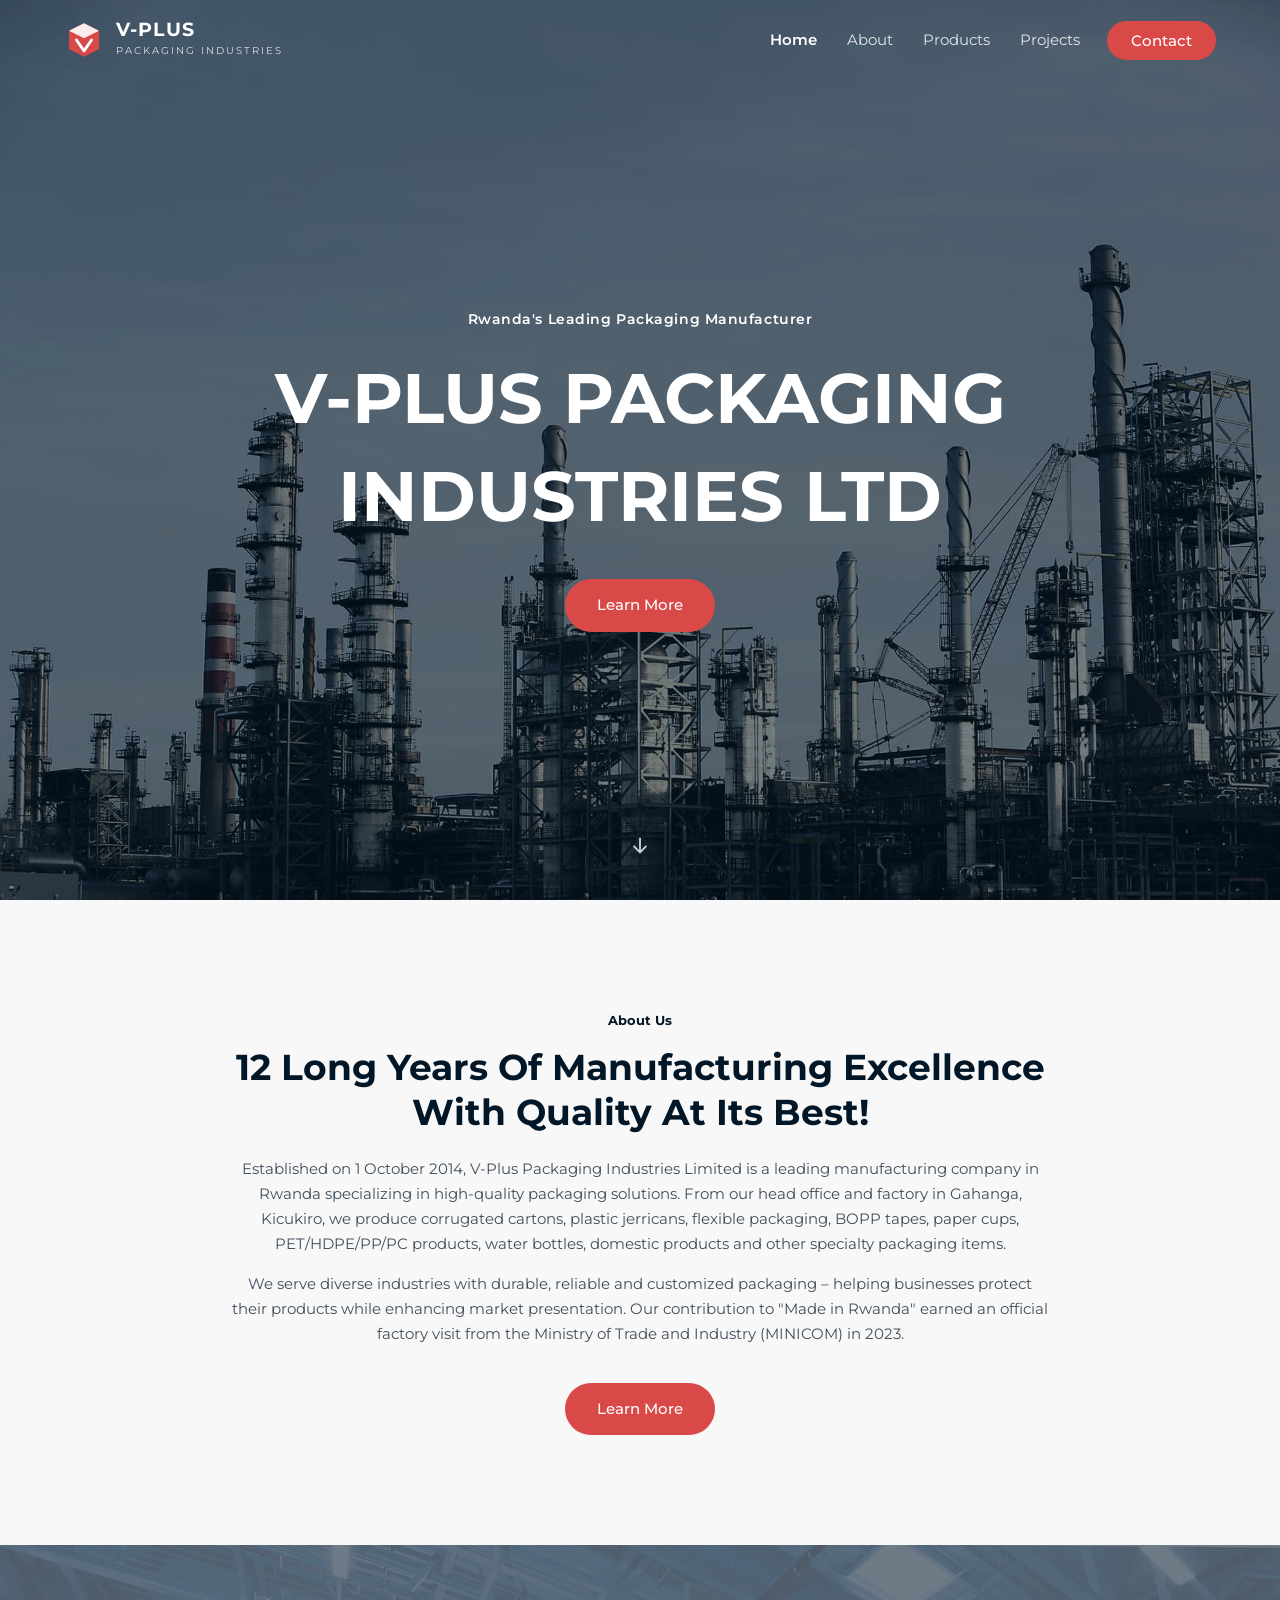
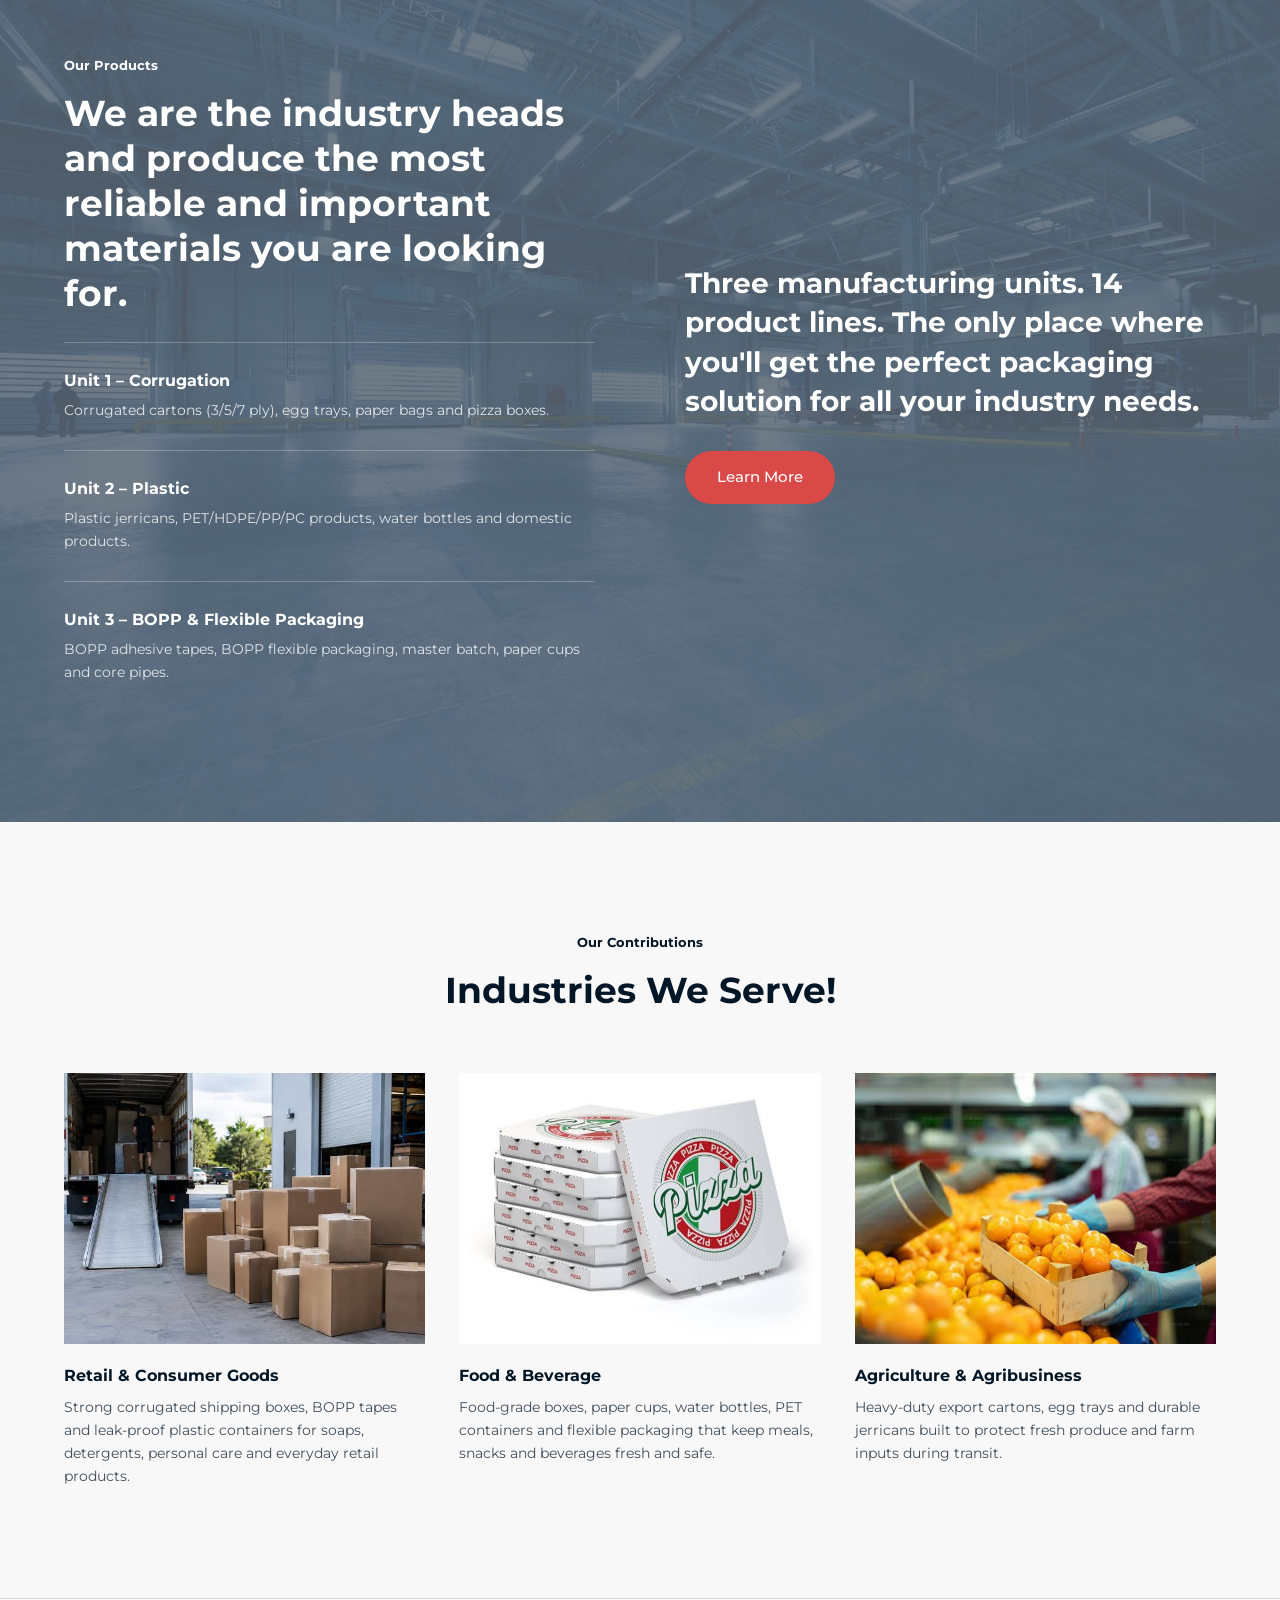
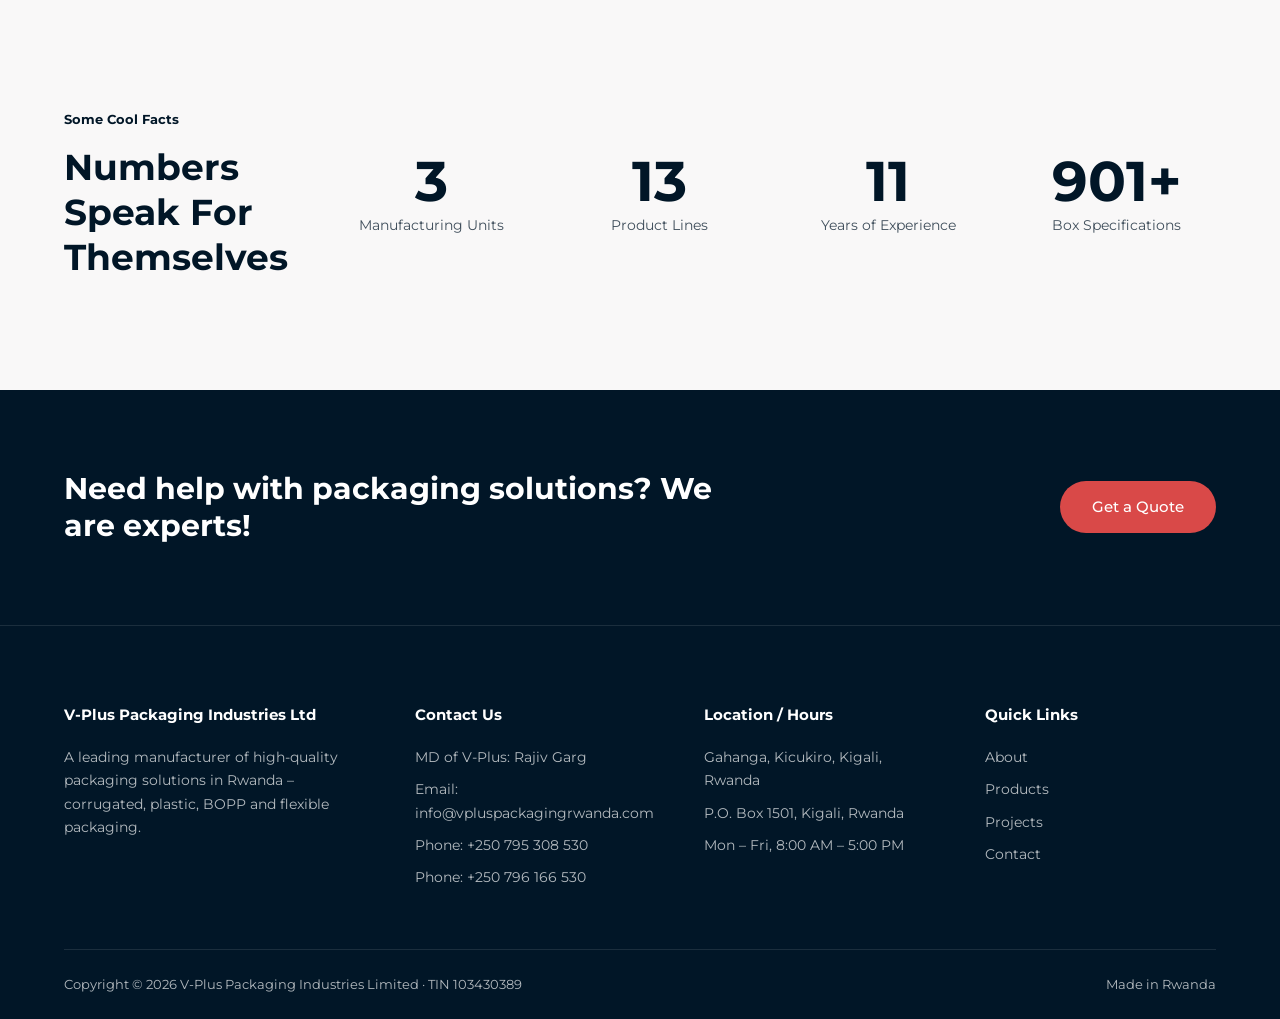
==== index.html @ d8c8a0d1 "Use catalogue photos for 13 products on the Products page Co-Authored-By: Claude Opus 5.5 <noreply@a" ====
<!DOCTYPE html>
<html lang="en">
<head>
<meta charset="utf-8">
<meta name="viewport" content="width=device-width, initial-scale=1">
<title>V-Plus Packaging Industries Limited – Kigali, Rwanda</title>
<meta name="description" content="V-Plus Packaging Industries Limited manufactures corrugated cartons, plastic jerricans and bottles, BOPP tapes, flexible packaging and paper cups in Kigali, Rwanda.">
<meta property="og:title" content="V-Plus Packaging Industries Limited – Kigali, Rwanda">
<meta property="og:description" content="V-Plus Packaging Industries Limited manufactures corrugated cartons, plastic jerricans and bottles, BOPP tapes, flexible packaging and paper cups in Kigali, Rwanda.">
<meta property="og:image" content="images/hero-factory.jpg">
<link rel="icon" href="images/favicon.svg" type="image/svg+xml">
<link rel="preconnect" href="https://fonts.googleapis.com">
<link rel="preconnect" href="https://fonts.gstatic.com" crossorigin>
<link href="https://fonts.googleapis.com/css2?family=Montserrat:wght@400;500;600;700&display=swap" rel="stylesheet">
<link rel="stylesheet" href="css/style.css?v=1795868604">
</head>
<body data-page="">
<header class="nav" id="nav"><div class="wrap">
  <a href="index.html" class="logo" aria-label="V-Plus Packaging Industries home"><svg viewBox="0 0 48 48" aria-hidden="true"><path d="M24 4 42 13v22L24 44 6 35V13Z" fill="#d94948"/><path d="M24 4 42 13 24 22 6 13Z" fill="#ffffff" opacity=".9"/><path d="M15 24l9 13 9-13" fill="none" stroke="#fff" stroke-width="3.4" stroke-linecap="round" stroke-linejoin="round"/></svg><span><b>V-PLUS</b><small>Packaging Industries</small></span></a>
  <ul class="menu" id="menu"><li><a href="index.html" class="active">Home</a></li><li><a href="about.html">About</a></li><li><a href="products.html">Products</a></li><li><a href="projects.html">Projects</a></li><li><a href="contact.html" class="btn">Contact</a></li></ul>
  <button class="burger" id="burger" aria-label="Menu" aria-expanded="false" aria-controls="menu"><span></span><span></span><span></span></button>
</div></header>
<main>

<section class="hero"><div class="wrap">
  <div class="sub">Rwanda's Leading Packaging Manufacturer</div>
  <h1>V-Plus Packaging<br>Industries Ltd</h1>
  <a href="#about" class="btn">Learn More</a>
</div>
<a href="#about" class="down" aria-label="Scroll down"><svg width="22" height="22" viewBox="0 0 24 24" fill="none" stroke="currentColor" stroke-width="2"><path d="M12 4v16M5 13l7 7 7-7"/></svg></a>
</section>

<section id="about"><div class="wrap center narrow reveal">
  <span class="eyebrow">About Us</span>
  <h2 class="h2"><span data-years>12</span> Long Years Of Manufacturing Excellence<br>With Quality At Its Best!</h2>
  <p>Established on 1 October 2014, V-Plus Packaging Industries Limited is a leading manufacturing company in Rwanda specializing in high-quality packaging solutions. From our head office and factory in Gahanga, Kicukiro, we produce corrugated cartons, plastic jerricans, flexible packaging, BOPP tapes, paper cups, PET/HDPE/PP/PC products, water bottles, domestic products and other specialty packaging items.</p>
  <p>We serve diverse industries with durable, reliable and customized packaging – helping businesses protect their products while enhancing market presentation. Our contribution to "Made in Rwanda" earned an official factory visit from the Ministry of Trade and Industry (MINICOM) in 2023.</p>
  <a href="about.html" class="btn mt">Learn More</a>
</div></section>

<section class="band"><div class="wrap band-grid">
  <div class="reveal">
    <span class="eyebrow">Our Products</span>
    <h2 class="h2">We are the industry heads and produce the most reliable and important materials you are looking for.</h2>
    <div class="list-item"><h4>Unit 1 – Corrugation</h4><p>Corrugated cartons (3/5/7 ply), egg trays, paper bags and pizza boxes.</p></div><div class="list-item"><h4>Unit 2 – Plastic</h4><p>Plastic jerricans, PET/HDPE/PP/PC products, water bottles and domestic products.</p></div><div class="list-item"><h4>Unit 3 – BOPP &amp; Flexible Packaging</h4><p>BOPP adhesive tapes, BOPP flexible packaging, master batch, paper cups and core pipes.</p></div>
  </div>
  <div class="reveal">
    <p class="lead">Three manufacturing units. 14 product lines. The only place where you'll get the perfect packaging solution for all your industry needs.</p>
    <a href="products.html" class="btn">Learn More</a>
  </div>
</div></section>

<section><div class="wrap">
  <div class="center reveal" style="margin-bottom:60px"><span class="eyebrow">Our Contributions</span><h2 class="h2">Industries We Serve!</h2></div>
  <div class="cards">
    <div class="card reveal"><div class="img"><img src="images/retail.jpeg" alt="Corrugated boxes for consumer goods" loading="lazy"></div><h4>Retail &amp; Consumer Goods</h4><p>Strong corrugated shipping boxes, BOPP tapes and leak-proof plastic containers for soaps, detergents, personal care and everyday retail products.</p></div>
    <div class="card reveal"><div class="img"><img src="images/project-2.jpeg" alt="Printed pizza boxes" loading="lazy"></div><h4>Food &amp; Beverage</h4><p>Food-grade boxes, paper cups, water bottles, PET containers and flexible packaging that keep meals, snacks and beverages fresh and safe.</p></div>
    <div class="card reveal"><div class="img"><img src="images/agriculture.jpg" alt="Fresh produce packed for transport" loading="lazy"></div><h4>Agriculture &amp; Agribusiness</h4><p>Heavy-duty export cartons, egg trays and durable jerricans built to protect fresh produce and farm inputs during transit.</p></div>
  </div>
</div></section>
<hr class="divider">
<section><div class="wrap stats reveal">
  <div><span class="eyebrow">Some Cool Facts</span><h2 class="h2" style="margin:0">Numbers Speak For Themselves</h2></div><div class="stat"><b data-count="3">3</b><span>Manufacturing Units</span></div><div class="stat"><b data-count="14">14</b><span>Product Lines</span></div><div class="stat"><b data-count="12" data-years>12</b><span>Years of Experience</span></div><div class="stat"><b data-count="1000" data-suffix="+">1,000+</b><span>Box Specifications</span></div>
</div></section>
<section class="cta"><div class="wrap">
  <h2>Need help with packaging solutions? We are experts!</h2>
  <a href="contact.html" class="btn">Get a Quote</a>
</div></section>

</main>
<footer><div class="wrap">
  <div class="foot-grid">
    <div>
      <h5>V-Plus Packaging Industries Ltd</h5>
      <p>A leading manufacturer of high-quality packaging solutions in Rwanda – corrugated, plastic, BOPP and flexible packaging.</p>
    </div>
    <div><h5>Contact Us</h5><ul><li>MD of V-Plus: Rajiv Garg</li><li>Email: <a href="mailto:info@vpluspackagingrwanda.com">info@vpluspackagingrwanda.com</a></li><li>Phone: <a href="tel:+250795308530">+250 795 308 530</a></li><li>Phone: <a href="tel:+250796166530">+250 796 166 530</a></li></ul></div>
    <div><h5>Location / Hours</h5><ul><li>Gahanga, Kicukiro, Kigali, Rwanda</li><li>P.O. Box 1501, Kigali, Rwanda</li><li>Mon – Fri, 8:00 AM – 5:00 PM</li></ul></div>
    <div><h5>Quick Links</h5><ul><li><a href="about.html">About</a></li><li><a href="products.html">Products</a></li><li><a href="projects.html">Projects</a></li><li><a href="contact.html">Contact</a></li></ul></div>
  </div>
  <div class="foot-bottom"><span>Copyright © <span data-year></span> V-Plus Packaging Industries Limited · TIN 103430389</span><span>Made in Rwanda</span></div>
</div></footer>
<script src="js/main.js?v=1795868604"></script>
</body>
</html>
---- css/style.css ----
/* V-Plus Packaging Industries Limited — site stylesheet */
:root{
  --navy:#011627; --navy-2:#0b2236; --slate:#5b6876; --red:#d94948; --red-d:#c03a39;
  --bg:#f9f8f8; --white:#fff; --text:rgba(1,22,39,.75); --muted:rgba(1,22,39,.6);
  --line:rgba(1,22,39,.12); --line-l:rgba(255,255,255,.25);
}
*{box-sizing:border-box;margin:0;padding:0}
html{scroll-behavior:smooth}
body{font-family:Montserrat,system-ui,sans-serif;font-size:15px;line-height:1.65;color:var(--text);background:var(--bg);-webkit-font-smoothing:antialiased}
img{display:block;max-width:100%}
a{color:inherit;text-decoration:none}
h1,h2,h3,h4,h5{color:var(--navy);font-weight:700;line-height:1.25}
.wrap{width:min(1200px,90%);margin-inline:auto}
section{padding:110px 0}
.eyebrow{display:block;font-size:13px;font-weight:700;color:var(--navy);margin-bottom:14px}
.h2{font-size:clamp(26px,3.2vw,36px);margin-bottom:22px}
.center{text-align:center}
.narrow{max-width:820px;margin-inline:auto}
p + p{margin-top:16px}
.btn{display:inline-block;background:var(--red);color:#fff;border-radius:100px;padding:14px 32px;font-size:15px;font-weight:500;transition:background .25s,transform .25s;border:0;cursor:pointer;font-family:inherit}
.btn:hover{background:var(--red-d);transform:translateY(-2px)}
.btn-outline{background:transparent;border:2px solid #fff;padding:12px 30px}
.btn-outline:hover{background:#fff;color:var(--navy)}
.mt{margin-top:36px}

/* Header */
header.nav{position:fixed;top:0;left:0;right:0;z-index:50;transition:background .3s,box-shadow .3s}
header.nav.scrolled{background:var(--navy);box-shadow:0 4px 20px rgba(0,0,0,.25)}
.nav .wrap{display:flex;align-items:center;justify-content:space-between;height:80px}
.logo{display:flex;align-items:center;gap:12px;color:#fff}
.logo svg{width:40px;height:40px}
.logo b{display:block;font-size:19px;letter-spacing:.06em;line-height:1}
.logo small{display:block;font-size:10px;letter-spacing:.2em;text-transform:uppercase;opacity:.8;margin-top:4px}
.menu{display:flex;list-style:none;align-items:center}
.menu a{display:block;color:#fff;padding:0 15px;line-height:80px;font-size:15px;opacity:.85;transition:opacity .2s}
.menu a:hover,.menu a.active{opacity:1}
.menu a.active{font-weight:600}
.menu .btn{line-height:1;padding:12px 24px;margin-left:12px;opacity:1}
.burger{display:none;background:none;border:0;cursor:pointer;width:42px;height:42px}
.burger span{display:block;height:2px;width:24px;background:#fff;margin:5px auto;transition:.3s}

/* Hero (home) */
.hero{position:relative;min-height:100vh;display:flex;align-items:center;justify-content:center;text-align:center;color:#fff;background:url(../images/hero-factory.jpg) center/cover fixed}
.hero::before{content:"";position:absolute;inset:0;background:rgba(1,22,39,.55)}
.hero .wrap{position:relative;padding:120px 0 80px}
.hero .sub{font-size:14px;font-weight:600;letter-spacing:.04em;margin-bottom:18px}
.hero h1{color:#fff;font-size:clamp(34px,5.6vw,70px);line-height:1.4;text-transform:uppercase;margin-bottom:34px}
.hero p{max-width:640px;margin:0 auto 34px;color:rgba(255,255,255,.85);font-size:16px}
.hero .down{position:absolute;left:50%;bottom:36px;transform:translateX(-50%);color:#fff;opacity:.8;animation:bob 2s infinite}
@keyframes bob{0%,100%{transform:translate(-50%,0)}50%{transform:translate(-50%,8px)}}

/* Page banner (inner pages) */
.banner{position:relative;height:440px;display:flex;align-items:center;justify-content:center;text-align:center;background:center/cover no-repeat}
.banner::before{content:"";position:absolute;inset:0;background:rgba(1,22,39,.55)}
.banner h1{position:relative;color:#fff;font-size:clamp(34px,4.6vw,56px);padding-top:60px}

/* Two-column intro (eyebrow+heading left, text right) */
.intro{display:grid;grid-template-columns:1fr 1.15fr;gap:80px;align-items:start}
.intro h2{font-size:clamp(26px,3vw,34px)}
.intro h3{font-size:20px;margin-bottom:18px}

/* Slate band (products) */
.band{position:relative;background:var(--slate);color:rgba(255,255,255,.82);overflow:hidden}
.band::before{content:"";position:absolute;inset:0;background:url(../images/products-bg.jpeg) center/cover;opacity:.12}
.band .wrap{position:relative}
.band h2,.band h3,.band h4,.band .eyebrow{color:#fff}
.band-grid{display:grid;grid-template-columns:1fr 1fr;gap:90px;align-items:center}
.list-item{padding:28px 0;border-top:1px solid var(--line-l)}
.list-item:first-of-type{margin-top:26px}
.list-item h4{font-size:16px;margin-bottom:8px}
.list-item p{font-size:14px}
.band .lead{font-size:clamp(22px,2.4vw,28px);font-weight:700;color:#fff;line-height:1.4;margin-bottom:30px}

/* Image cards */
.cards{display:grid;grid-template-columns:repeat(3,1fr);gap:34px}
.card img{width:100%;aspect-ratio:4/3;object-fit:cover;transition:transform .5s}
.card .img{overflow:hidden;margin-bottom:22px}
.card:hover img{transform:scale(1.05)}
.card h4{font-size:16px;margin-bottom:10px}
.card p{font-size:14px}

/* Stats */
.stats{display:grid;grid-template-columns:1.2fr repeat(4,1fr);gap:30px;align-items:center}
.stat{text-align:center}
.stat b{display:block;font-size:clamp(40px,4.4vw,56px);color:var(--navy);line-height:1.1}
.stat span{font-size:14px}
.stats.dark{background:var(--navy)}
.divider{border:0;border-top:1px solid var(--line);margin:0}

/* Feature boxes */
.features{display:grid;grid-template-columns:repeat(3,1fr);gap:0;border-top:1px solid var(--line);border-left:1px solid var(--line)}
.features.five{grid-template-columns:repeat(5,1fr)}
.features.two{grid-template-columns:repeat(2,1fr)}
.feature{padding:40px 34px;border-right:1px solid var(--line);border-bottom:1px solid var(--line);background:#fff;transition:background .3s}
.feature:hover{background:var(--bg)}
.feature .ic{width:44px;height:44px;color:var(--red);margin-bottom:20px}
.feature .ic svg{width:100%;height:100%}
.feature h4{font-size:17px;margin-bottom:10px}
.feature p{font-size:14px}

/* Products page */
.unit{padding:90px 0;border-top:1px solid var(--line)}
.unit:nth-of-type(odd){background:#fff}
.unit-head{display:grid;grid-template-columns:1fr 1.15fr;gap:80px;margin-bottom:50px;align-items:end}
.unit-head h2{font-size:clamp(26px,3vw,34px)}
.products{display:grid;grid-template-columns:repeat(2,1fr);gap:0 70px}
.product{display:grid;grid-template-columns:180px 1fr;gap:28px;padding:30px 0;border-top:1px solid var(--line);align-items:start}
.product .thumb{aspect-ratio:1;background:var(--bg);overflow:hidden;display:grid;place-items:center;color:var(--slate)}
.unit:nth-of-type(even) .product .thumb{background:#fff}
.product .thumb img{width:100%;height:100%;object-fit:contain;background:#fff;transition:transform .4s}
.product:hover .thumb img{transform:scale(1.05)}
.product .thumb{border:1px solid var(--line)}
.product .thumb svg{width:46px;height:46px}
.product h4{font-size:17px;margin-bottom:10px}
.product ul{list-style:none}
.product li{position:relative;padding-left:18px;font-size:14px;margin-bottom:5px}
.product li::before{content:"";position:absolute;left:0;top:9px;width:6px;height:6px;border-radius:50%;background:var(--red)}
.jump{display:flex;gap:14px;flex-wrap:wrap;justify-content:center;margin-top:34px}
.jump a{border:1px solid var(--line);padding:10px 22px;border-radius:100px;font-size:14px;font-weight:600;color:var(--navy);background:#fff;transition:.25s}
.jump a:hover{background:var(--navy);color:#fff}

/* Projects page */
.projects{display:grid;gap:70px}
.project{display:grid;grid-template-columns:1fr 1fr;gap:70px;align-items:center}
.project:nth-child(even) .p-img{order:2}
.project .p-img{overflow:hidden}
.project .p-img img{width:100%;aspect-ratio:4/3;object-fit:cover}
.project h3{font-size:clamp(22px,2.4vw,28px);margin-bottom:16px}
.project .note{margin-top:20px;padding-left:16px;border-left:3px solid var(--red);font-weight:600;color:var(--navy);font-size:14px}

/* About page: leadership + facts */
.leader{display:grid;grid-template-columns:260px 1fr;gap:60px;align-items:center;background:#fff;padding:50px;border:1px solid var(--line)}
.leader .mono{aspect-ratio:1;background:var(--navy);color:#fff;display:grid;place-items:center;font-size:64px;font-weight:700;letter-spacing:.04em}
.leader h3{font-size:26px;margin-bottom:4px}
.leader .role{color:var(--red);font-weight:600;font-size:14px;margin-bottom:18px;display:block}
.board{display:grid;grid-template-columns:repeat(3,1fr);gap:30px;margin-top:30px}
.person{background:#fff;border:1px solid var(--line);padding:30px;text-align:center}
.person .mono{width:84px;height:84px;margin:0 auto 18px;border-radius:50%;background:var(--slate);color:#fff;display:grid;place-items:center;font-weight:700;font-size:24px}
.person h4{font-size:16px}
.person span{font-size:14px;color:var(--red);font-weight:600}
.vm{display:grid;grid-template-columns:1fr 1fr;gap:0}
.vm > div{padding:70px 60px}
.vm > div:first-child{background:var(--navy);color:rgba(255,255,255,.82)}
.vm > div:last-child{background:var(--red);color:rgba(255,255,255,.92)}
.vm h3{color:#fff;font-size:26px;margin-bottom:16px}
.vm p{font-size:17px}
.facts{display:grid;grid-template-columns:repeat(3,1fr);border-top:1px solid var(--line);border-left:1px solid var(--line);background:#fff}
.facts div{padding:26px 30px;border-right:1px solid var(--line);border-bottom:1px solid var(--line)}
.facts dt{font-size:12px;font-weight:700;color:var(--red);text-transform:uppercase;letter-spacing:.08em;margin-bottom:6px}
.facts dd{color:var(--navy);font-weight:500}

/* CTA strip */
.cta{background:var(--navy);color:rgba(255,255,255,.8);padding:80px 0;border-bottom:1px solid rgba(255,255,255,.1)}
.cta .wrap{display:flex;justify-content:space-between;align-items:center;gap:30px;flex-wrap:wrap}
.cta h2{color:#fff;font-size:clamp(22px,2.6vw,30px);max-width:700px}

/* Contact */
.contact-grid{display:grid;grid-template-columns:1fr 1.1fr;gap:80px}
.info{list-style:none;margin-top:30px}
.info li{display:flex;gap:18px;padding:20px 0;border-top:1px solid var(--line)}
.info .ic{flex:none;width:22px;height:22px;color:var(--red);margin-top:2px}
.info b{display:block;color:var(--navy);font-size:14px;margin-bottom:2px}
.info a:hover{color:var(--red)}
form.quote{background:#fff;padding:44px;border:1px solid var(--line)}
form.quote h3{font-size:22px;margin-bottom:6px}
form.quote > p{font-size:14px;margin-bottom:26px}
.frow{display:grid;grid-template-columns:1fr 1fr;gap:16px}
label{display:block;font-size:13px;font-weight:600;color:var(--navy);margin-bottom:6px}
.field{margin-bottom:16px}
input,select,textarea{width:100%;padding:13px 14px;border:1px solid var(--line);border-radius:4px;font:inherit;font-size:14px;color:var(--navy);background:var(--bg);transition:border-color .2s}
input:focus,select:focus,textarea:focus{outline:none;border-color:var(--red);background:#fff}
textarea{min-height:120px;resize:vertical}
.form-note{font-size:12px;color:var(--muted);margin-top:12px}
form.quote{position:relative}
.form-status{font-size:14px;margin-top:16px;font-weight:500}
.form-status:empty{display:none}
.form-status.ok{color:#1e7a46;background:#e8f5ee;padding:12px 14px;border-radius:4px}
.form-status.err{color:var(--red-d);background:#fbeaea;padding:12px 14px;border-radius:4px}
.btn:disabled{opacity:.6;cursor:wait;transform:none}
.map{margin-top:80px;background:#e8e8e8}
.map iframe{display:block;width:100%;height:420px;border:0}
.map-load{height:420px;display:grid;place-items:center;text-align:center;padding:20px;background:linear-gradient(rgba(1,22,39,.7),rgba(1,22,39,.7)),url(../images/contact-banner.jpg) center/cover;color:rgba(255,255,255,.85)}
.map-load h3{color:#fff;font-size:22px;margin-bottom:8px}
.map-load p{margin-bottom:22px}

/* Footer */
footer{background:var(--navy);color:rgba(255,255,255,.7);padding:80px 0 0;font-size:14px}
.foot-grid{display:grid;grid-template-columns:1.3fr 1fr 1fr 1fr;gap:50px;padding-bottom:60px}
footer h5{color:#fff;font-size:15px;margin-bottom:22px}
footer ul{list-style:none;display:grid;gap:9px}
footer a:hover{color:#fff}
.foot-bottom{border-top:1px solid rgba(255,255,255,.1);padding:24px 0;display:flex;justify-content:space-between;gap:12px;flex-wrap:wrap;font-size:13px}

[hidden]{display:none!important}

/* Reveal */
.reveal{opacity:0;transform:translateY(24px);transition:opacity .8s ease,transform .8s ease}
.reveal.in{opacity:1;transform:none}

@media (max-width:1024px){
  .hero{background-attachment:scroll}
  .intro,.band-grid,.unit-head,.contact-grid,.project{grid-template-columns:1fr;gap:34px}
  .project:nth-child(even) .p-img{order:0}
  .stats{grid-template-columns:repeat(2,1fr)}
  .stats > :first-child{grid-column:1/-1}
  .features,.features.five{grid-template-columns:repeat(2,1fr)}
  .products{grid-template-columns:1fr}
  .foot-grid{grid-template-columns:1fr 1fr}
  .leader{grid-template-columns:1fr;padding:34px}
  .leader .mono{max-width:200px}
  .vm{grid-template-columns:1fr}
  .facts{grid-template-columns:1fr 1fr}
  .menu{position:fixed;top:80px;left:0;right:0;flex-direction:column;align-items:stretch;background:var(--navy);padding:10px 5% 26px;transform:translateY(calc(-100% - 90px));visibility:hidden;transition:transform .35s,visibility .35s;box-shadow:0 20px 30px rgba(0,0,0,.3);z-index:-1}
  .menu.open{transform:none;visibility:visible}
  .menu a{line-height:52px;padding:0;border-bottom:1px solid rgba(255,255,255,.08)}
  .menu .btn{margin:18px 0 0;text-align:center;line-height:1;padding:14px}
  header.nav.open{background:var(--navy)}
  .burger{display:block}
  .burger.open span:nth-child(1){transform:translateY(7px) rotate(45deg)}
  .burger.open span:nth-child(2){opacity:0}
  .burger.open span:nth-child(3){transform:translateY(-7px) rotate(-45deg)}
}
@media (max-width:680px){
  section{padding:80px 0}
  .cards,.board,.features,.features.five,.features.two,.frow,.foot-grid,.facts{grid-template-columns:1fr}
  .product{grid-template-columns:90px 1fr;gap:18px}
  .banner{height:340px}
  .vm > div{padding:50px 30px}
  form.quote{padding:28px}
}
@media (prefers-reduced-motion:reduce){*{animation:none!important;transition:none!important}.reveal{opacity:1;transform:none}}
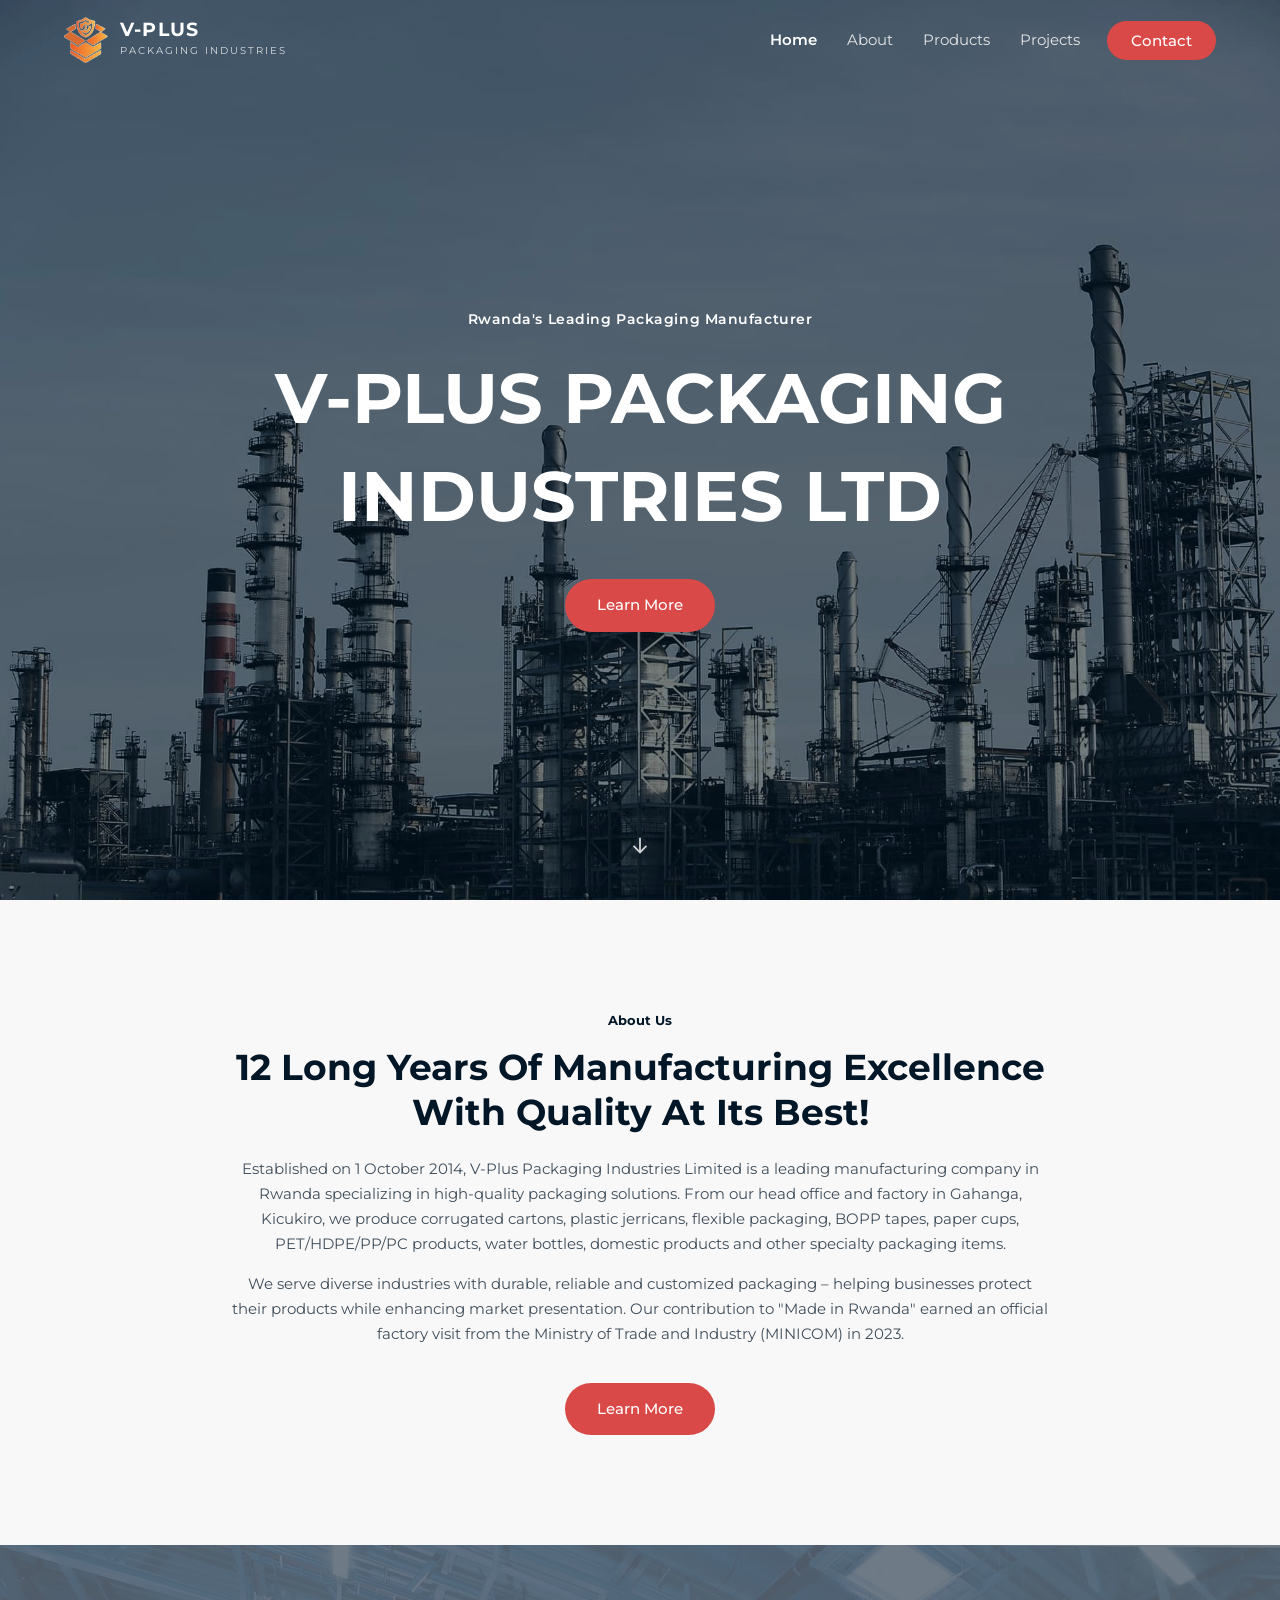
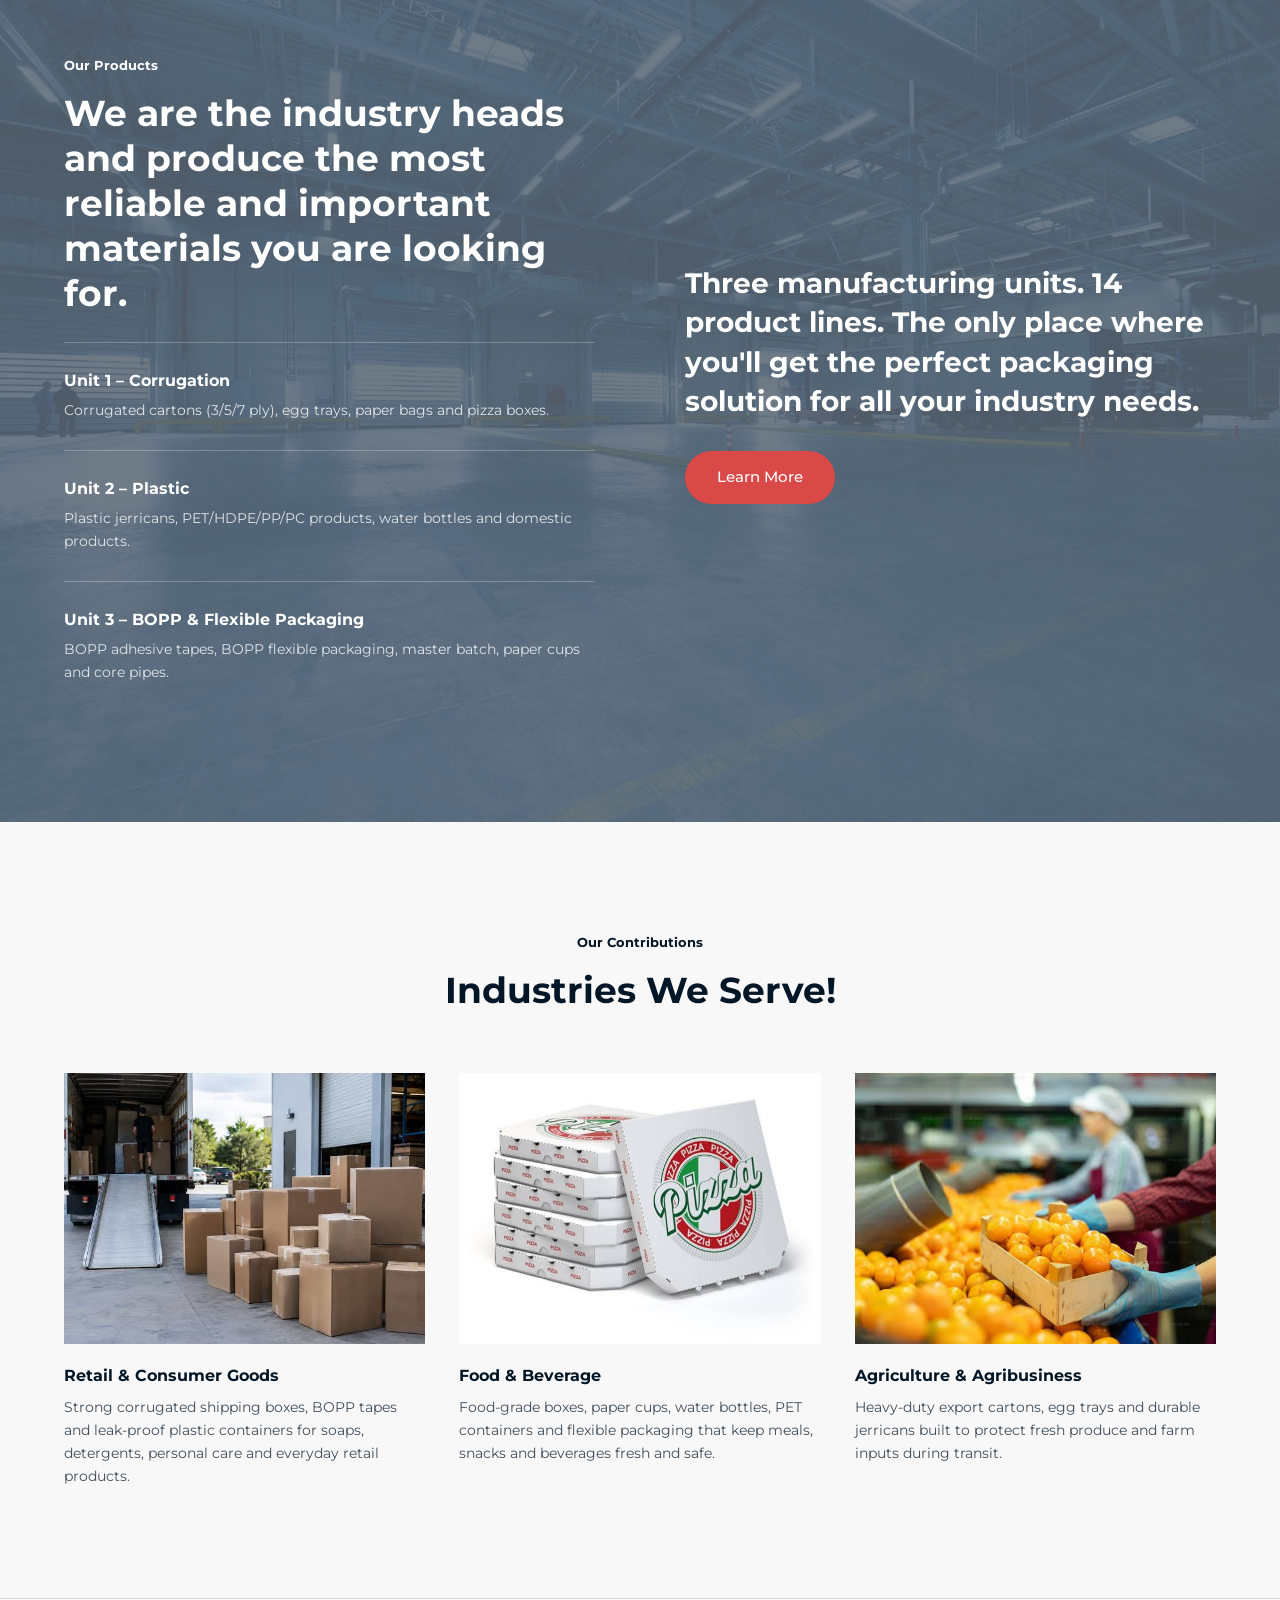
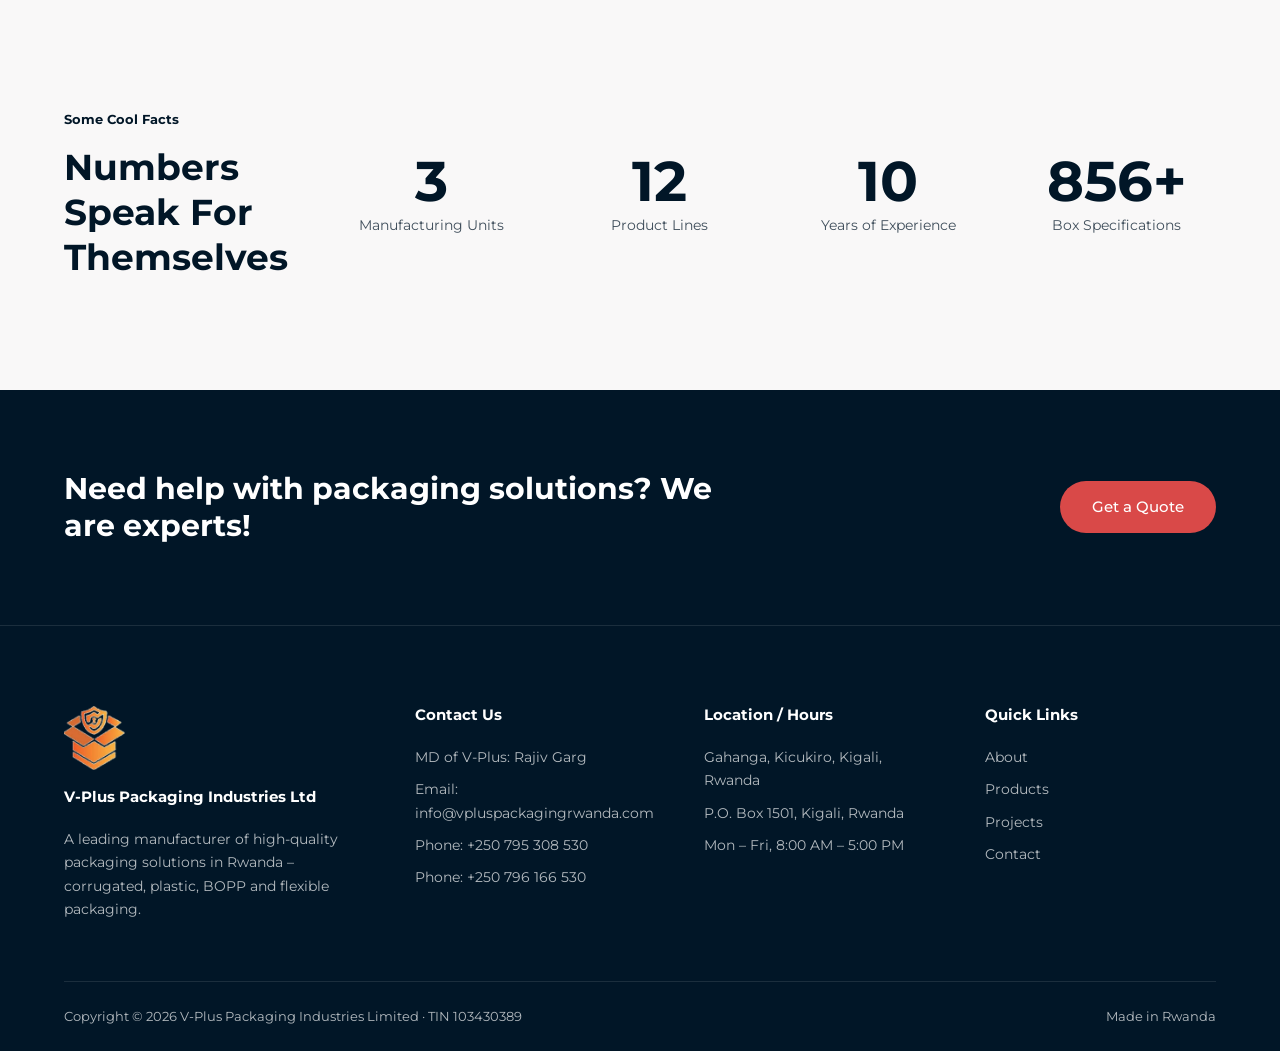
==== commit ffb2e010: "Use the V-Plus logo symbol in header, footer and browser tab icon Co-Authored-By: Claude Opus 5.5 <n" ====
--- a/index.html
+++ b/index.html
@@ -8,15 +8,16 @@
 <meta property="og:title" content="V-Plus Packaging Industries Limited – Kigali, Rwanda">
 <meta property="og:description" content="V-Plus Packaging Industries Limited manufactures corrugated cartons, plastic jerricans and bottles, BOPP tapes, flexible packaging and paper cups in Kigali, Rwanda.">
 <meta property="og:image" content="images/hero-factory.jpg">
-<link rel="icon" href="images/favicon.svg" type="image/svg+xml">
+<link rel="icon" href="images/favicon.png" type="image/png">
+<link rel="apple-touch-icon" href="images/apple-touch-icon.png">
 <link rel="preconnect" href="https://fonts.googleapis.com">
 <link rel="preconnect" href="https://fonts.gstatic.com" crossorigin>
 <link href="https://fonts.googleapis.com/css2?family=Montserrat:wght@400;500;600;700&display=swap" rel="stylesheet">
-<link rel="stylesheet" href="css/style.css?v=1795868604">
+<link rel="stylesheet" href="css/style.css?v=1795868899">
 </head>
 <body data-page="">
 <header class="nav" id="nav"><div class="wrap">
-  <a href="index.html" class="logo" aria-label="V-Plus Packaging Industries home"><svg viewBox="0 0 48 48" aria-hidden="true"><path d="M24 4 42 13v22L24 44 6 35V13Z" fill="#d94948"/><path d="M24 4 42 13 24 22 6 13Z" fill="#ffffff" opacity=".9"/><path d="M15 24l9 13 9-13" fill="none" stroke="#fff" stroke-width="3.4" stroke-linecap="round" stroke-linejoin="round"/></svg><span><b>V-PLUS</b><small>Packaging Industries</small></span></a>
+  <a href="index.html" class="logo" aria-label="V-Plus Packaging Industries home"><img src="images/logo-symbol.png" alt="" width="140" height="146"><span><b>V-PLUS</b><small>Packaging Industries</small></span></a>
   <ul class="menu" id="menu"><li><a href="index.html" class="active">Home</a></li><li><a href="about.html">About</a></li><li><a href="products.html">Products</a></li><li><a href="projects.html">Projects</a></li><li><a href="contact.html" class="btn">Contact</a></li></ul>
   <button class="burger" id="burger" aria-label="Menu" aria-expanded="false" aria-controls="menu"><span></span><span></span><span></span></button>
 </div></header>
@@ -71,6 +72,7 @@
 <footer><div class="wrap">
   <div class="foot-grid">
     <div>
+      <img class="foot-logo" src="images/logo-symbol.png" alt="V-Plus Packaging Industries" width="140" height="146">
       <h5>V-Plus Packaging Industries Ltd</h5>
       <p>A leading manufacturer of high-quality packaging solutions in Rwanda – corrugated, plastic, BOPP and flexible packaging.</p>
     </div>
@@ -80,6 +82,6 @@
   </div>
   <div class="foot-bottom"><span>Copyright © <span data-year></span> V-Plus Packaging Industries Limited · TIN 103430389</span><span>Made in Rwanda</span></div>
 </div></footer>
-<script src="js/main.js?v=1795868604"></script>
+<script src="js/main.js?v=1795868899"></script>
 </body>
 </html>
--- a/css/style.css
+++ b/css/style.css
@@ -28,7 +28,8 @@
 header.nav.scrolled{background:var(--navy);box-shadow:0 4px 20px rgba(0,0,0,.25)}
 .nav .wrap{display:flex;align-items:center;justify-content:space-between;height:80px}
 .logo{display:flex;align-items:center;gap:12px;color:#fff}
-.logo svg{width:40px;height:40px}
+.logo img{height:46px;width:auto;display:block}
+.foot-logo{height:64px;width:auto;margin-bottom:18px}
 .logo b{display:block;font-size:19px;letter-spacing:.06em;line-height:1}
 .logo small{display:block;font-size:10px;letter-spacing:.2em;text-transform:uppercase;opacity:.8;margin-top:4px}
 .menu{display:flex;list-style:none;align-items:center}
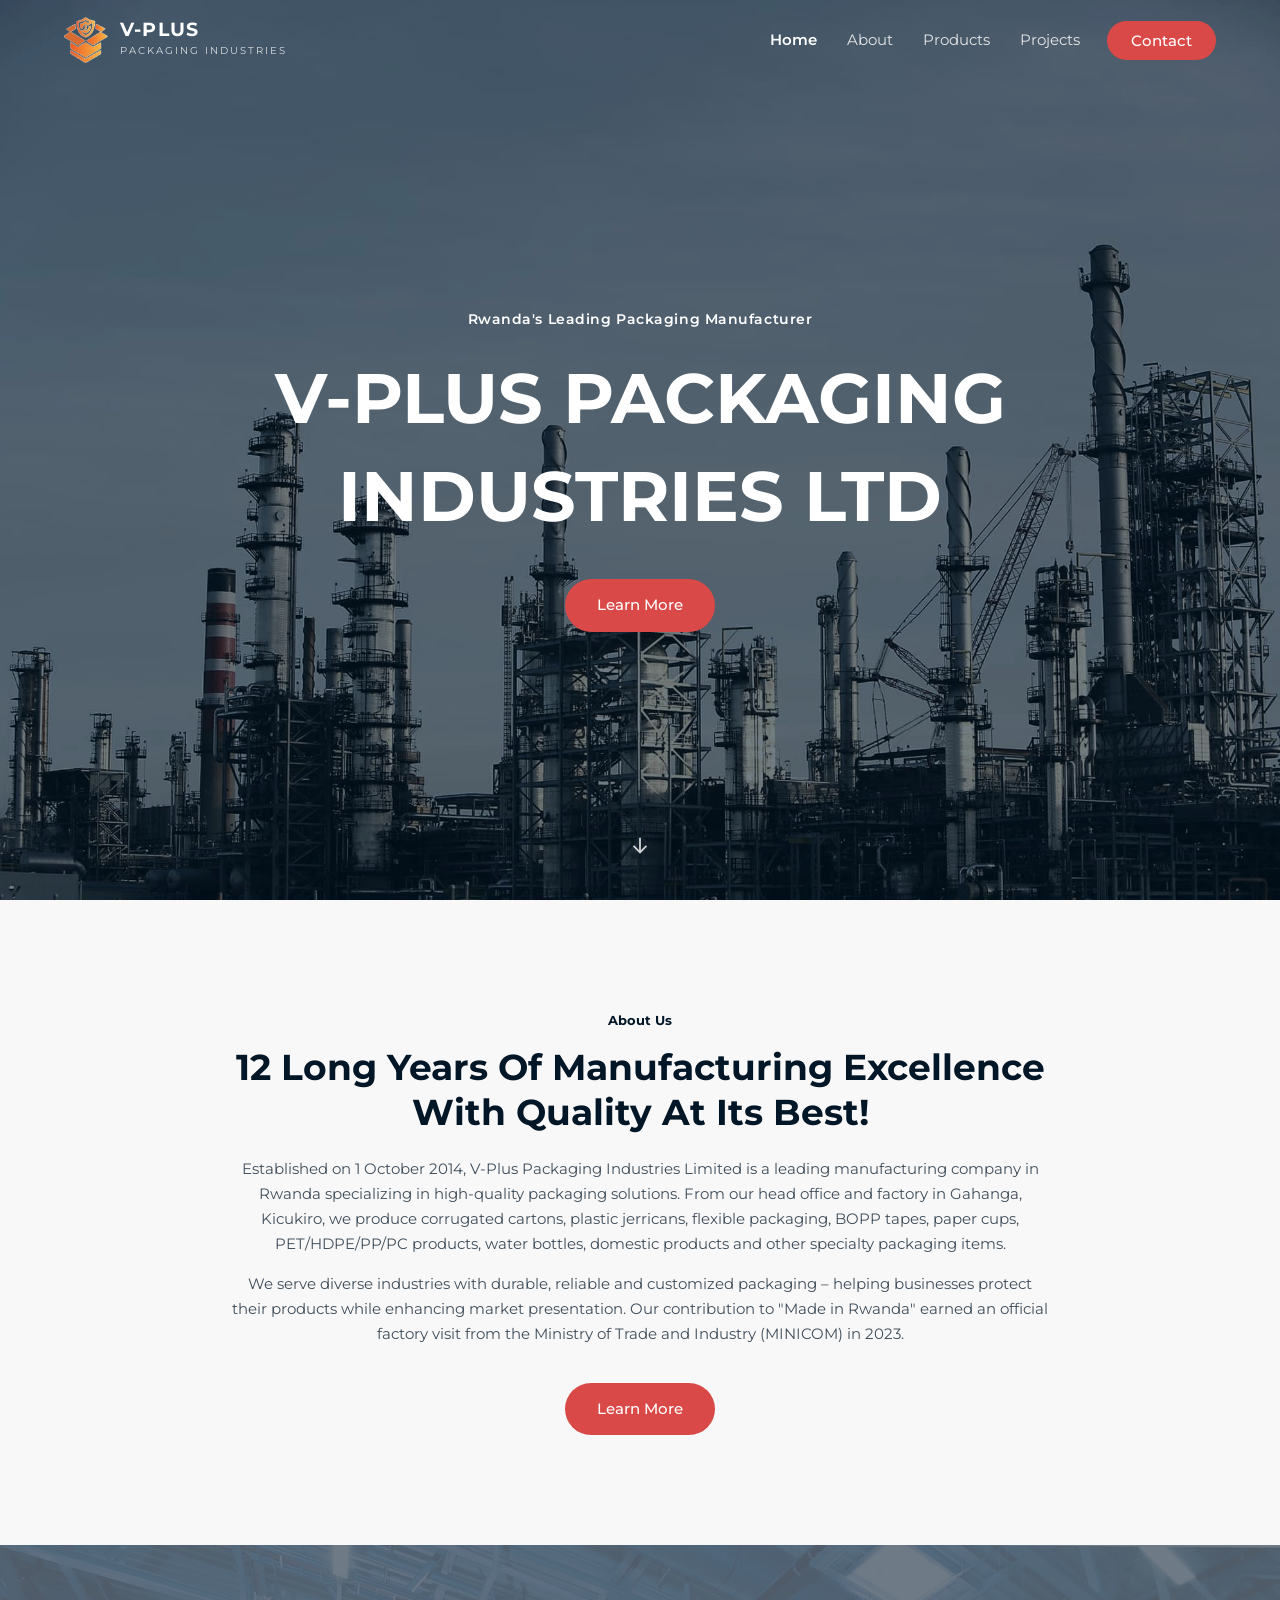
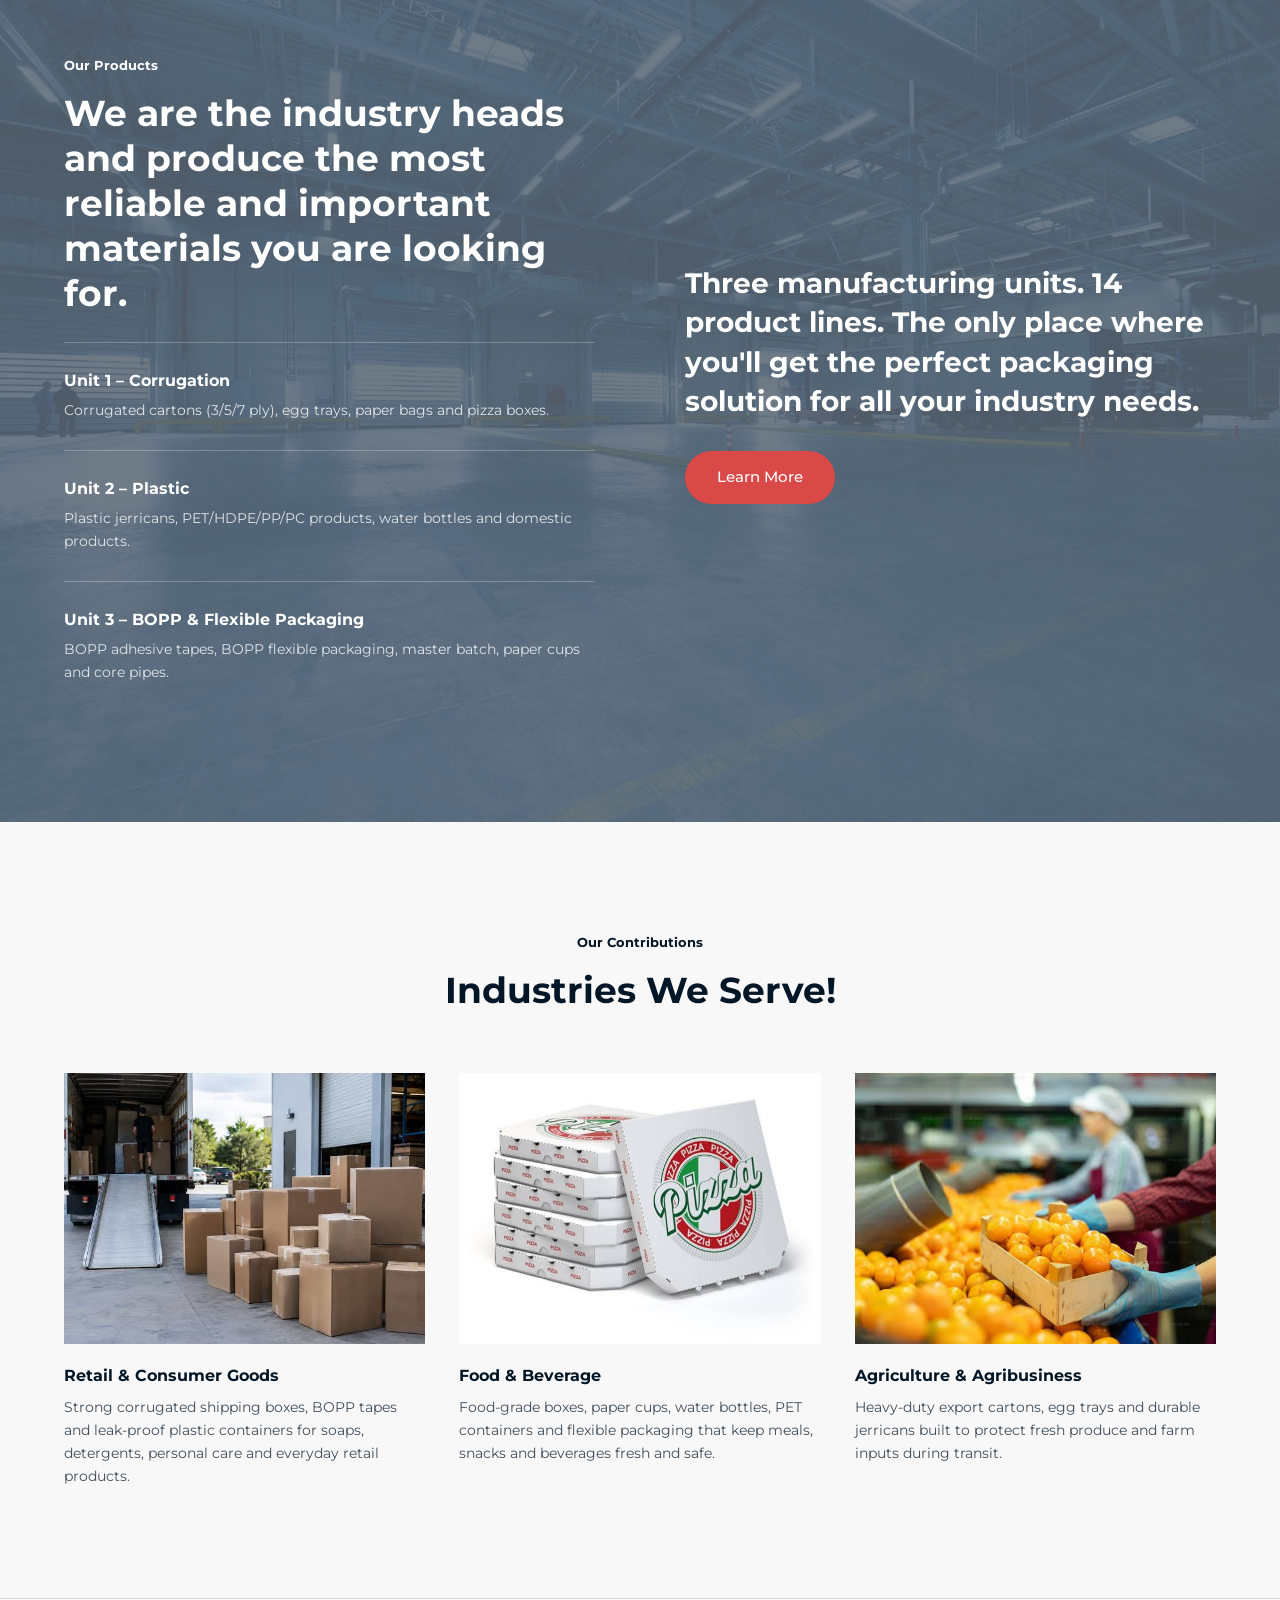
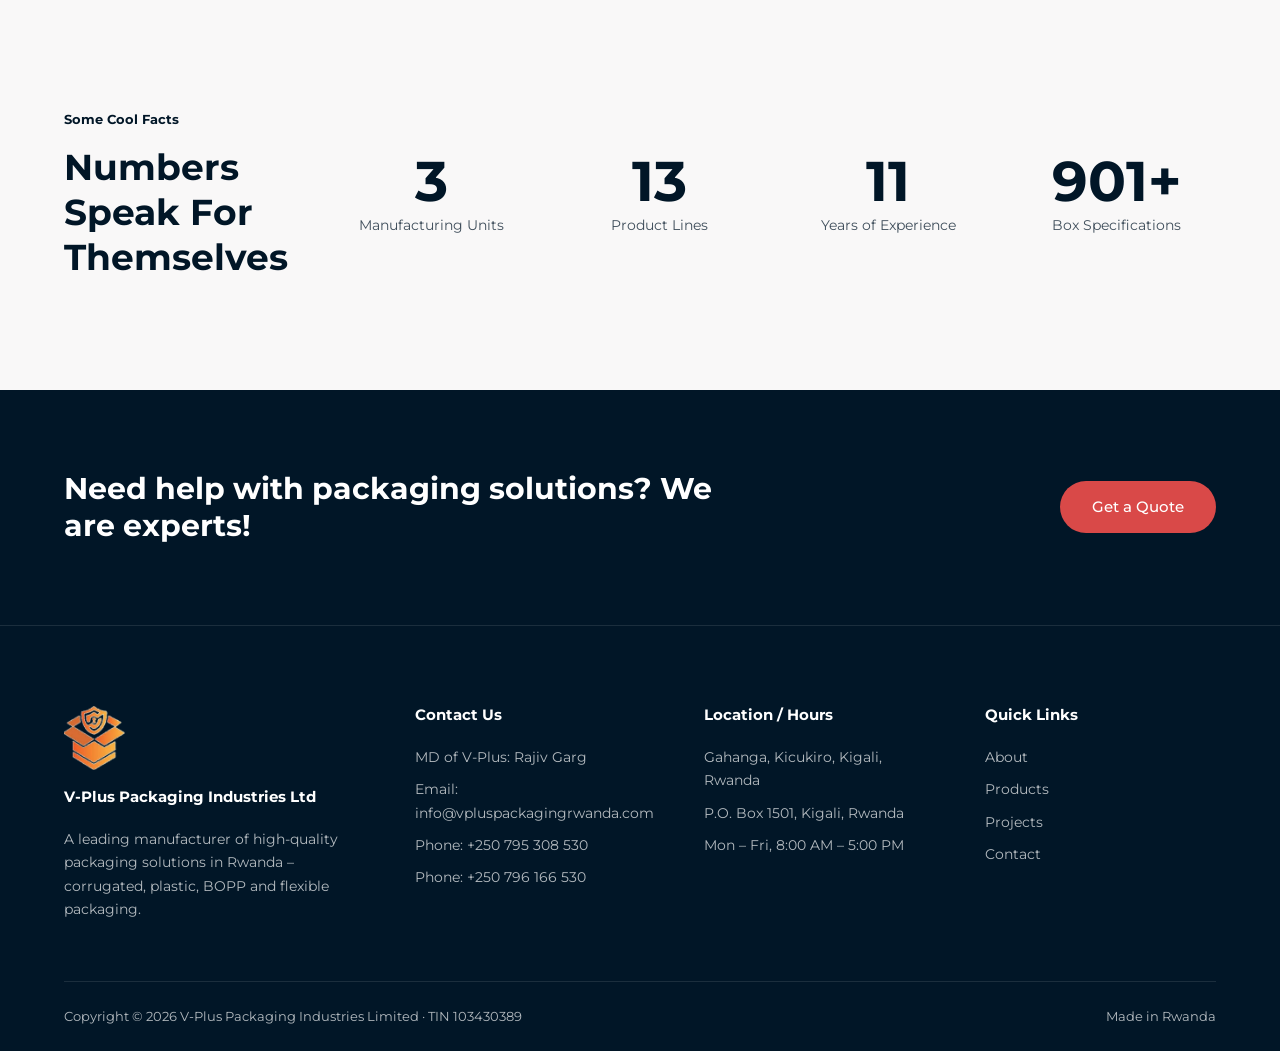
==== commit c099349f: "Add Core Pipes product photo Co-Authored-By: Claude Opus 5.5 <noreply@anthropic.com>" ====
--- a/index.html
+++ b/index.html
@@ -13,7 +13,7 @@
 <link rel="preconnect" href="https://fonts.googleapis.com">
 <link rel="preconnect" href="https://fonts.gstatic.com" crossorigin>
 <link href="https://fonts.googleapis.com/css2?family=Montserrat:wght@400;500;600;700&display=swap" rel="stylesheet">
-<link rel="stylesheet" href="css/style.css?v=1795868899">
+<link rel="stylesheet" href="css/style.css?v=1795869115">
 </head>
 <body data-page="">
 <header class="nav" id="nav"><div class="wrap">
@@ -82,6 +82,6 @@
   </div>
   <div class="foot-bottom"><span>Copyright © <span data-year></span> V-Plus Packaging Industries Limited · TIN 103430389</span><span>Made in Rwanda</span></div>
 </div></footer>
-<script src="js/main.js?v=1795868899"></script>
+<script src="js/main.js?v=1795869115"></script>
 </body>
 </html>
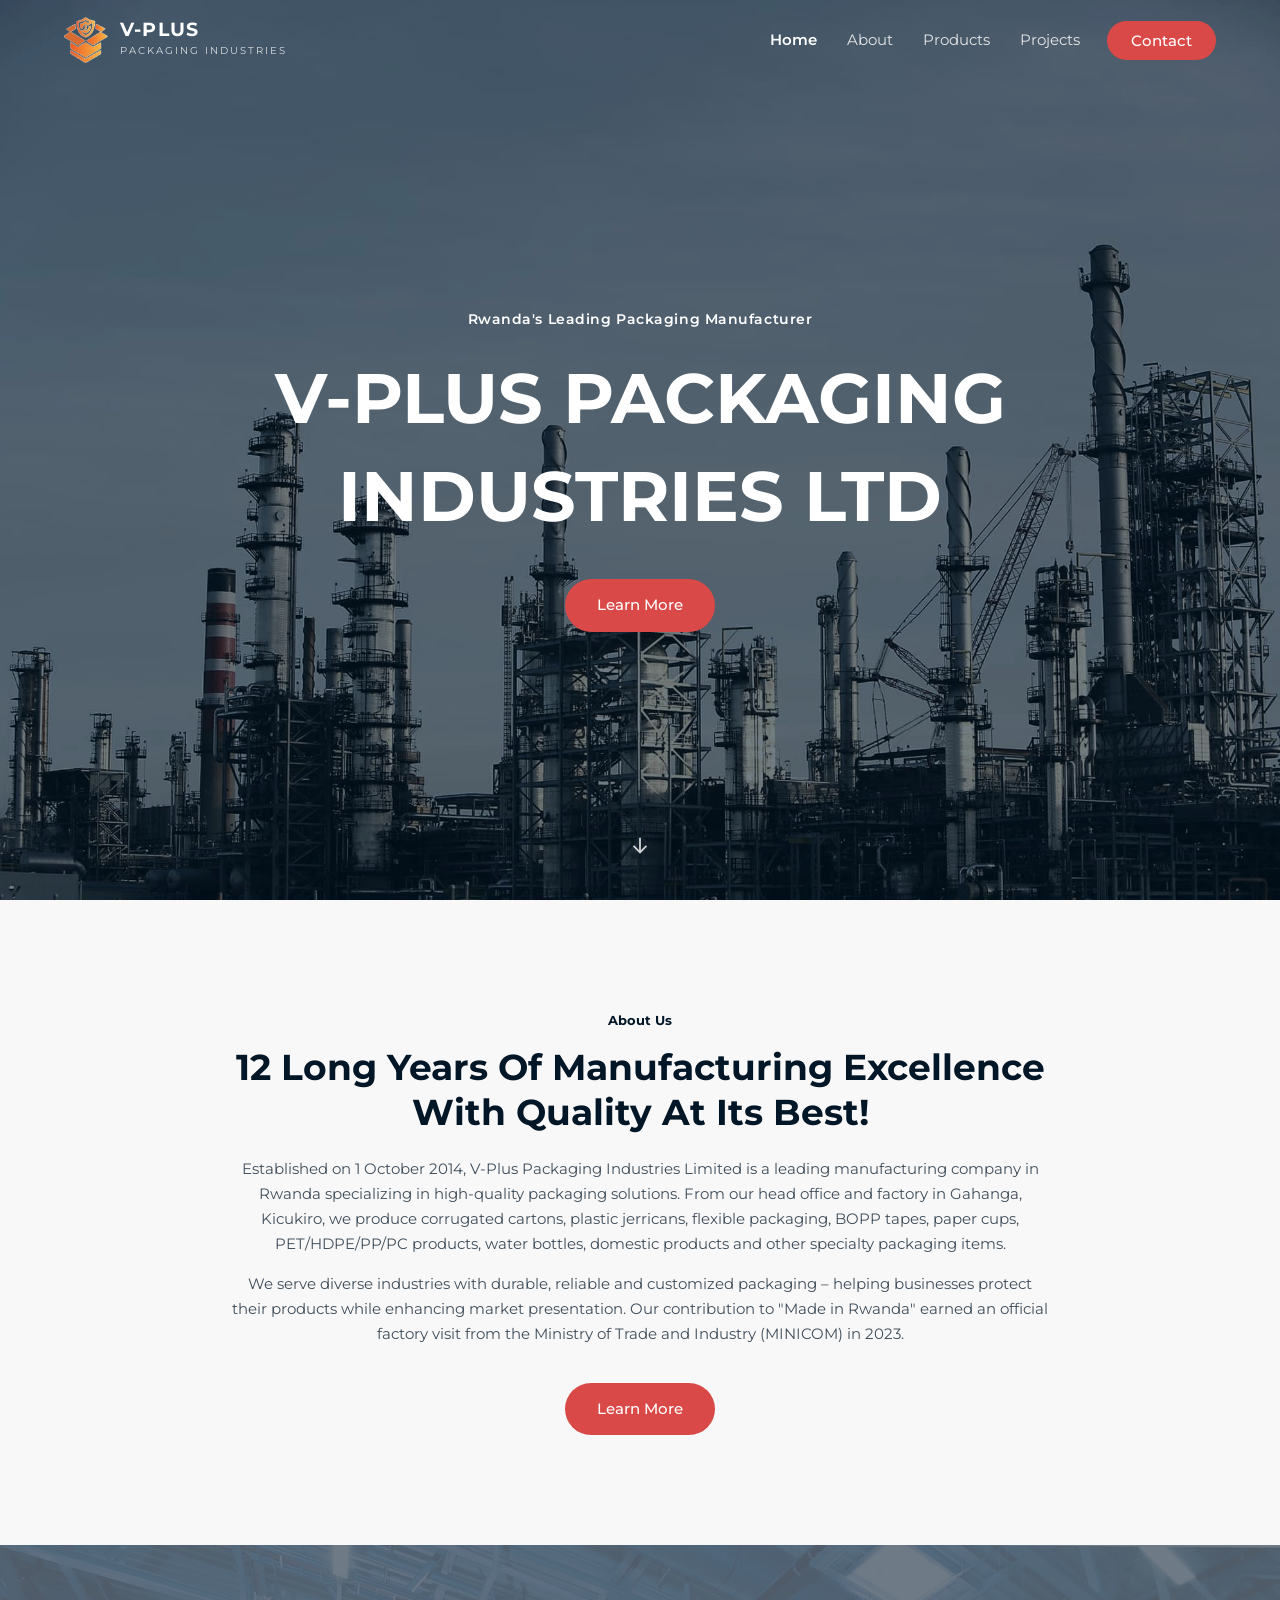
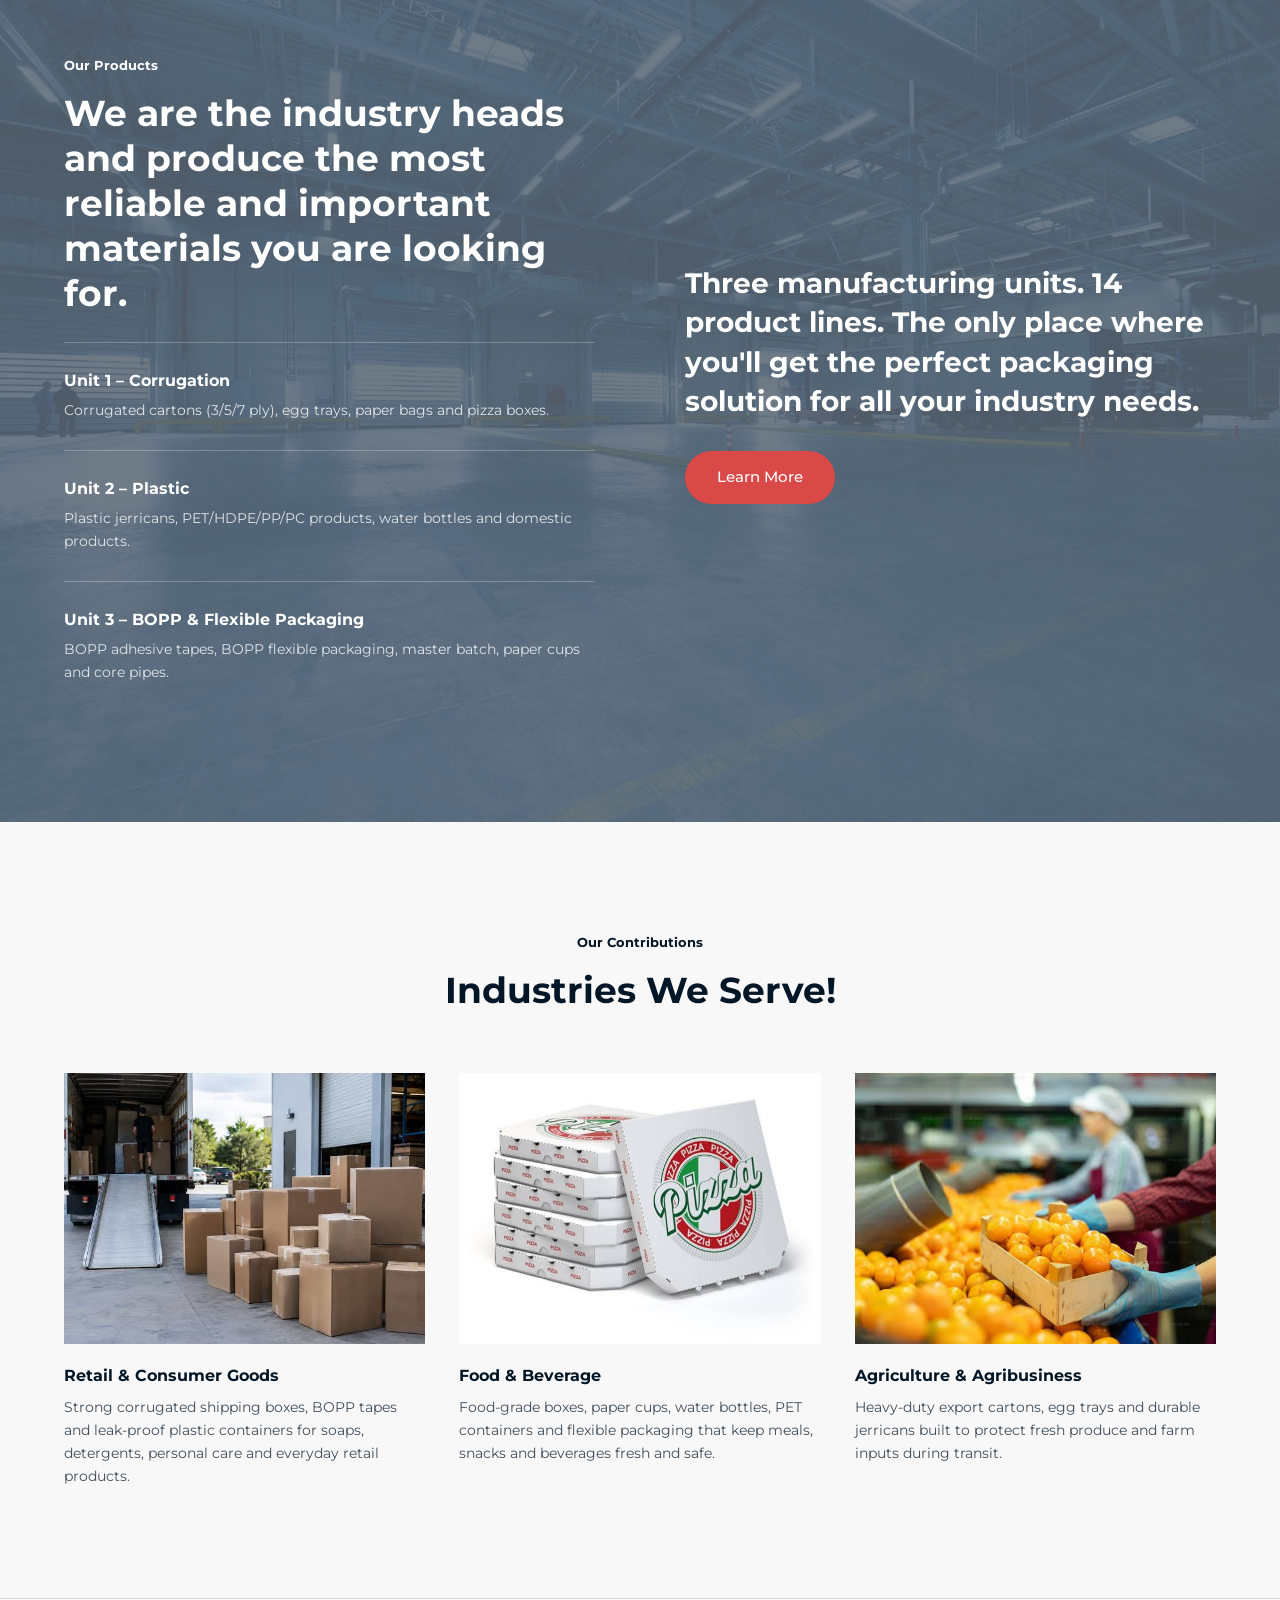
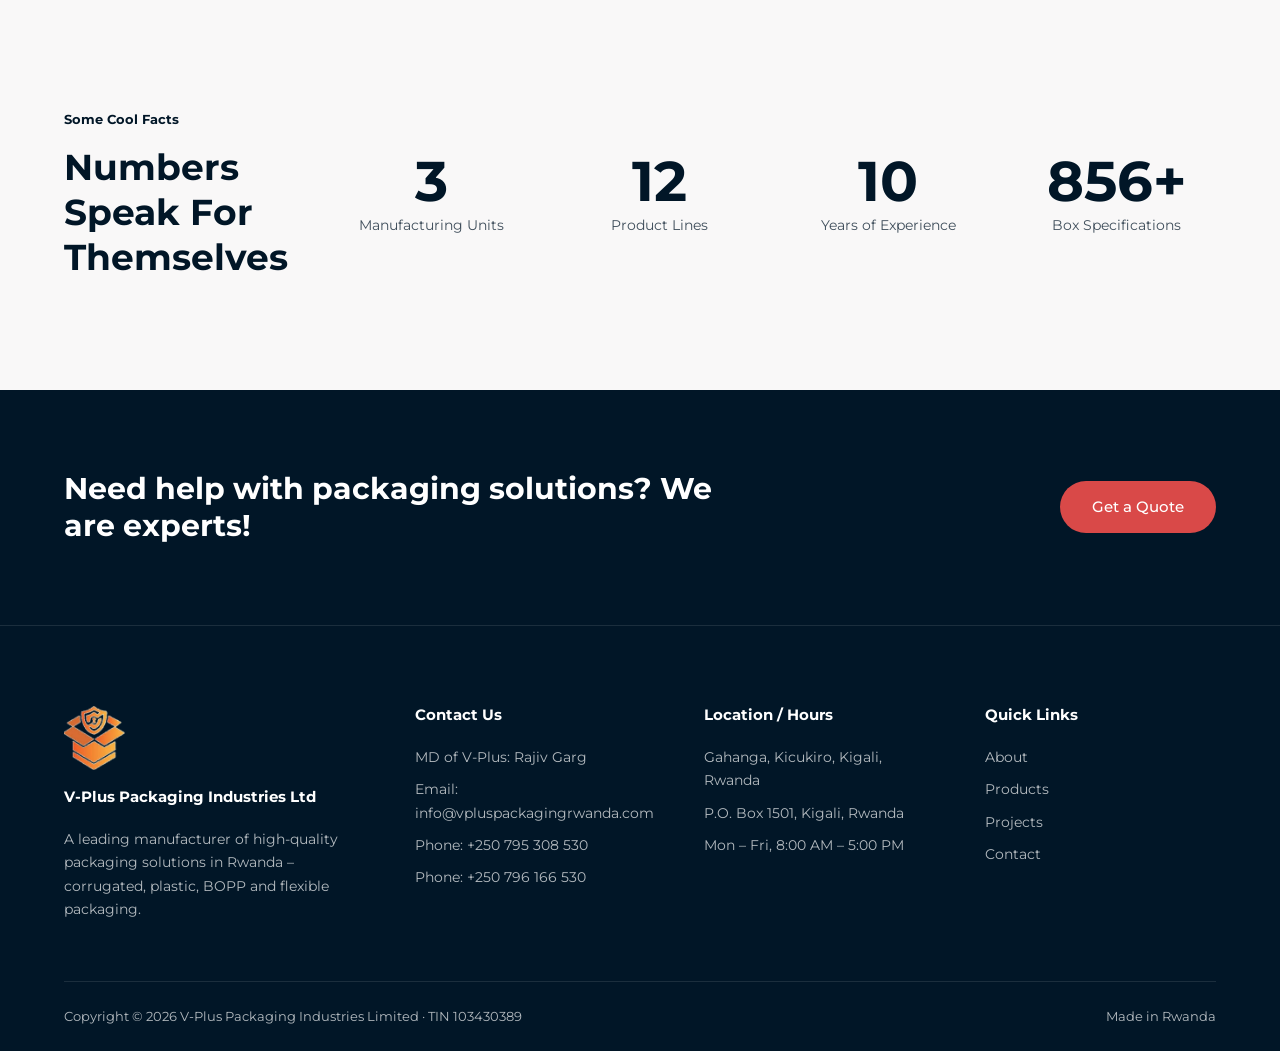
==== commit 7da7a251: "Add search snippet setup: titles, descriptions, canonical URLs, share image, structured data, sitema" ====
--- a/index.html
+++ b/index.html
@@ -3,17 +3,31 @@
 <head>
 <meta charset="utf-8">
 <meta name="viewport" content="width=device-width, initial-scale=1">
-<title>V-Plus Packaging Industries Limited – Kigali, Rwanda</title>
-<meta name="description" content="V-Plus Packaging Industries Limited manufactures corrugated cartons, plastic jerricans and bottles, BOPP tapes, flexible packaging and paper cups in Kigali, Rwanda.">
-<meta property="og:title" content="V-Plus Packaging Industries Limited – Kigali, Rwanda">
-<meta property="og:description" content="V-Plus Packaging Industries Limited manufactures corrugated cartons, plastic jerricans and bottles, BOPP tapes, flexible packaging and paper cups in Kigali, Rwanda.">
-<meta property="og:image" content="images/hero-factory.jpg">
+<title>V-Plus Packaging | Packaging Manufacturer in Kigali, Rwanda</title>
+<meta name="description" content="Corrugated cartons, egg trays, paper bags, jerricans, bottles, BOPP tapes and flexible packaging – made in Gahanga, Kigali since 2014. Request a quote.">
+<link rel="canonical" href="https://rajiv1984-git.github.io/vplus-packaging/">
+<meta name="theme-color" content="#011627">
+<meta property="og:type" content="website">
+<meta property="og:site_name" content="V-Plus Packaging Industries">
+<meta property="og:locale" content="en_GB">
+<meta property="og:url" content="https://rajiv1984-git.github.io/vplus-packaging/">
+<meta property="og:title" content="V-Plus Packaging | Packaging Manufacturer in Kigali, Rwanda">
+<meta property="og:description" content="Corrugated cartons, egg trays, paper bags, jerricans, bottles, BOPP tapes and flexible packaging – made in Gahanga, Kigali since 2014. Request a quote.">
+<meta property="og:image" content="https://rajiv1984-git.github.io/vplus-packaging/images/og-image.jpg">
+<meta property="og:image:width" content="1200">
+<meta property="og:image:height" content="630">
+<meta property="og:image:alt" content="V-Plus Packaging Industries – packaging manufacturer in Kigali, Rwanda">
+<meta name="twitter:card" content="summary_large_image">
+<meta name="twitter:title" content="V-Plus Packaging | Packaging Manufacturer in Kigali, Rwanda">
+<meta name="twitter:description" content="Corrugated cartons, egg trays, paper bags, jerricans, bottles, BOPP tapes and flexible packaging – made in Gahanga, Kigali since 2014. Request a quote.">
+<meta name="twitter:image" content="https://rajiv1984-git.github.io/vplus-packaging/images/og-image.jpg">
+<script type="application/ld+json">{"@context": "https://schema.org", "@graph": [{"@type": ["Organization", "LocalBusiness"], "@id": "https://rajiv1984-git.github.io/vplus-packaging/#organization", "name": "V-Plus Packaging Industries Ltd", "legalName": "V-Plus Packaging Industries Limited", "alternateName": ["VPlus Packaging", "V-Plus Packaging Rwanda"], "url": "https://rajiv1984-git.github.io/vplus-packaging/", "logo": "https://rajiv1984-git.github.io/vplus-packaging/images/logo-symbol.png", "image": "https://rajiv1984-git.github.io/vplus-packaging/images/hero-factory.jpg", "description": "Packaging manufacturer in Kigali, Rwanda: corrugated cartons, egg trays, paper bags, pizza boxes, plastic jerricans and bottles, BOPP tapes, flexible packaging, paper cups, master batch and core pipes.", "slogan": "Executing Excellence in Packaging", "foundingDate": "2014-10-01", "taxID": "103430389", "telephone": "+250795308530", "email": "info@vpluspackagingrwanda.com", "address": {"@type": "PostalAddress", "streetAddress": "Cell Kabeza, Village Kagasa, Sector Gahanga", "addressLocality": "Kigali", "addressRegion": "Kicukiro District", "postOfficeBoxNumber": "1501", "addressCountry": "RW"}, "openingHoursSpecification": [{"@type": "OpeningHoursSpecification", "dayOfWeek": ["Monday", "Tuesday", "Wednesday", "Thursday", "Friday"], "opens": "08:00", "closes": "17:00"}], "contactPoint": [{"@type": "ContactPoint", "contactType": "sales", "telephone": "+250795308530", "email": "info@vpluspackagingrwanda.com", "areaServed": ["RW", "BI", "CD", "UG", "TZ", "KE"], "availableLanguage": ["English", "Kinyarwanda", "French"]}, {"@type": "ContactPoint", "contactType": "sales", "telephone": "+250796166530", "email": "info@vpluspackagingrwanda.com", "areaServed": ["RW", "BI", "CD", "UG", "TZ", "KE"], "availableLanguage": ["English", "Kinyarwanda", "French"]}], "areaServed": [{"@type": "Country", "name": "Rwanda"}, {"@type": "Country", "name": "Burundi"}, {"@type": "Country", "name": "DR Congo"}, {"@type": "Country", "name": "Uganda"}, {"@type": "Country", "name": "Tanzania"}, {"@type": "Country", "name": "Kenya"}], "employee": {"@type": "Person", "name": "Rajiv Garg", "jobTitle": "Managing Director"}}, {"@type": "WebSite", "@id": "https://rajiv1984-git.github.io/vplus-packaging/#website", "url": "https://rajiv1984-git.github.io/vplus-packaging/", "name": "V-Plus Packaging Industries", "publisher": {"@id": "https://rajiv1984-git.github.io/vplus-packaging/#organization"}, "inLanguage": "en"}, {"@type": "WebPage", "@id": "https://rajiv1984-git.github.io/vplus-packaging/#webpage", "url": "https://rajiv1984-git.github.io/vplus-packaging/", "name": "V-Plus Packaging | Packaging Manufacturer in Kigali, Rwanda", "description": "Corrugated cartons, egg trays, paper bags, jerricans, bottles, BOPP tapes and flexible packaging – made in Gahanga, Kigali since 2014. Request a quote.", "isPartOf": {"@id": "https://rajiv1984-git.github.io/vplus-packaging/#website"}, "about": {"@id": "https://rajiv1984-git.github.io/vplus-packaging/#organization"}, "inLanguage": "en"}]}</script>
 <link rel="icon" href="images/favicon.png" type="image/png">
 <link rel="apple-touch-icon" href="images/apple-touch-icon.png">
 <link rel="preconnect" href="https://fonts.googleapis.com">
 <link rel="preconnect" href="https://fonts.gstatic.com" crossorigin>
 <link href="https://fonts.googleapis.com/css2?family=Montserrat:wght@400;500;600;700&display=swap" rel="stylesheet">
-<link rel="stylesheet" href="css/style.css?v=1795869115">
+<link rel="stylesheet" href="css/style.css?v=1795869410">
 </head>
 <body data-page="">
 <header class="nav" id="nav"><div class="wrap">
@@ -82,6 +96,6 @@
   </div>
   <div class="foot-bottom"><span>Copyright © <span data-year></span> V-Plus Packaging Industries Limited · TIN 103430389</span><span>Made in Rwanda</span></div>
 </div></footer>
-<script src="js/main.js?v=1795869115"></script>
+<script src="js/main.js?v=1795869410"></script>
 </body>
 </html>
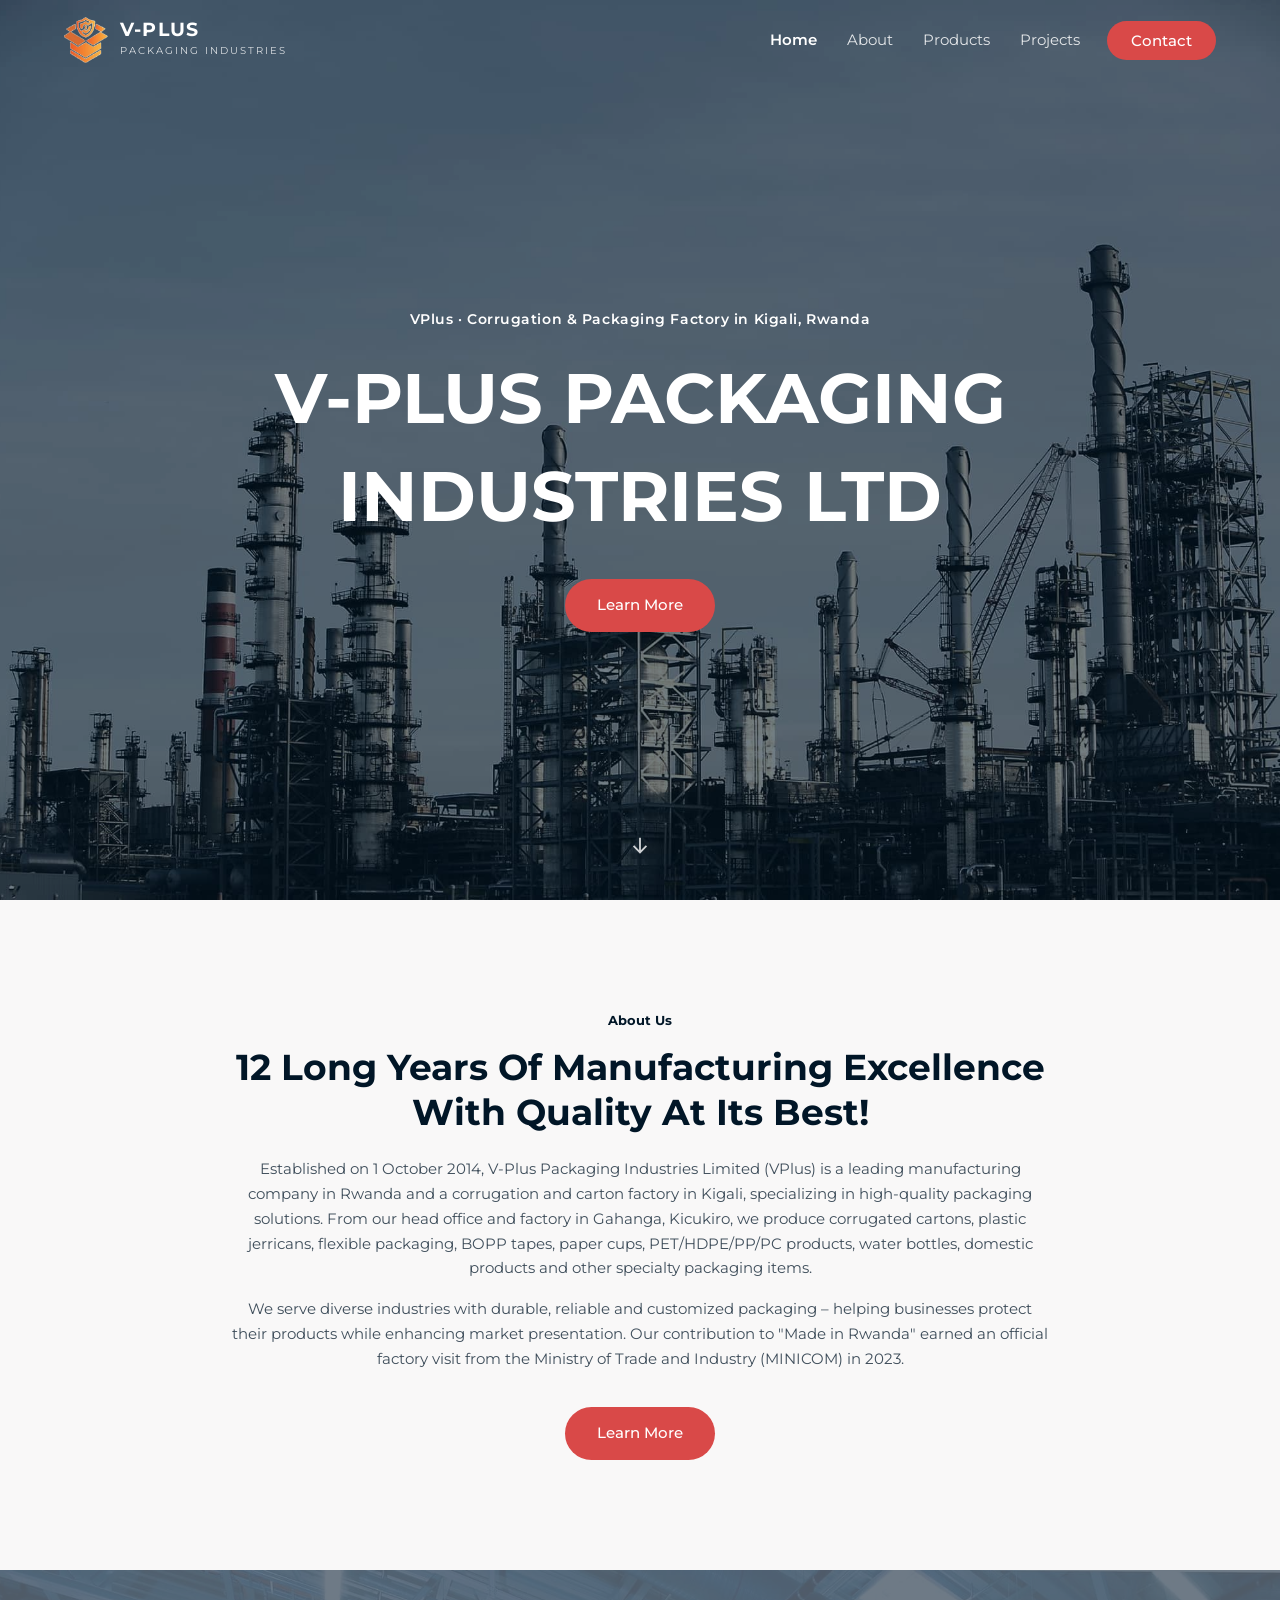
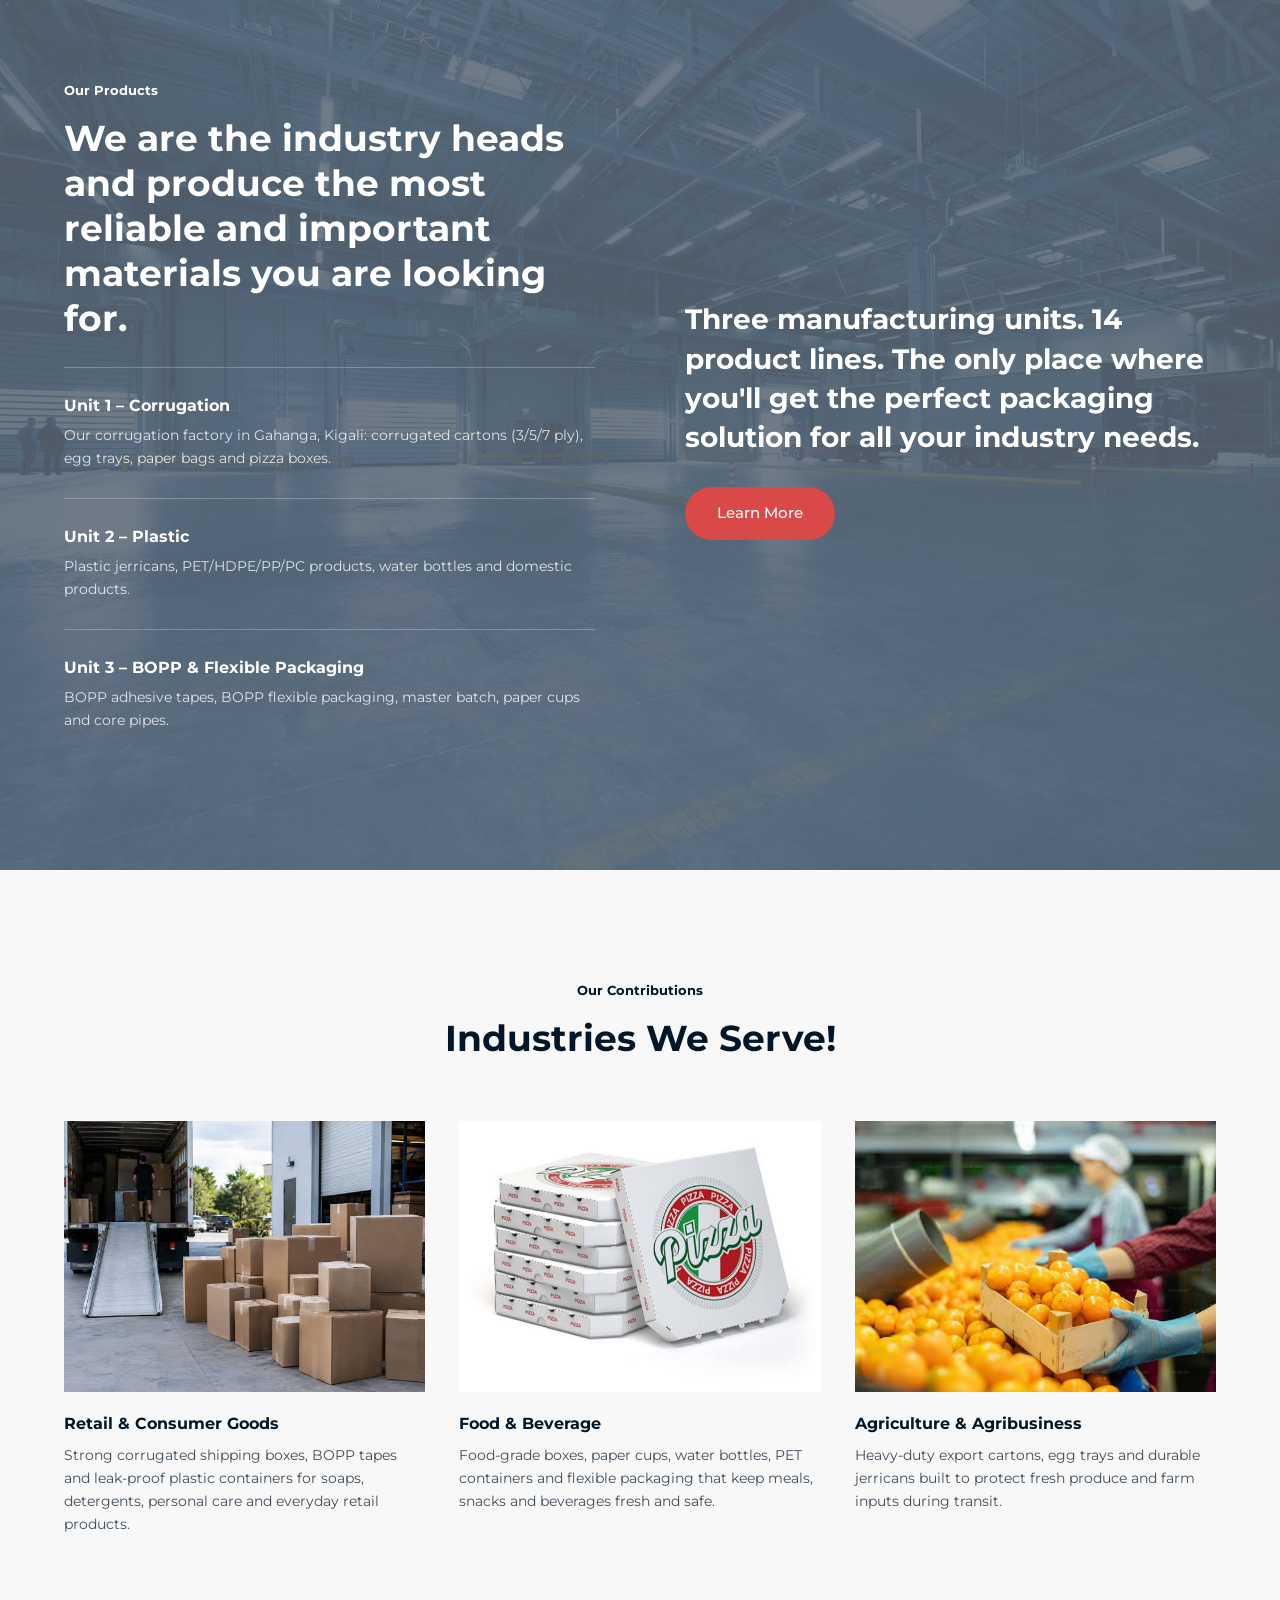
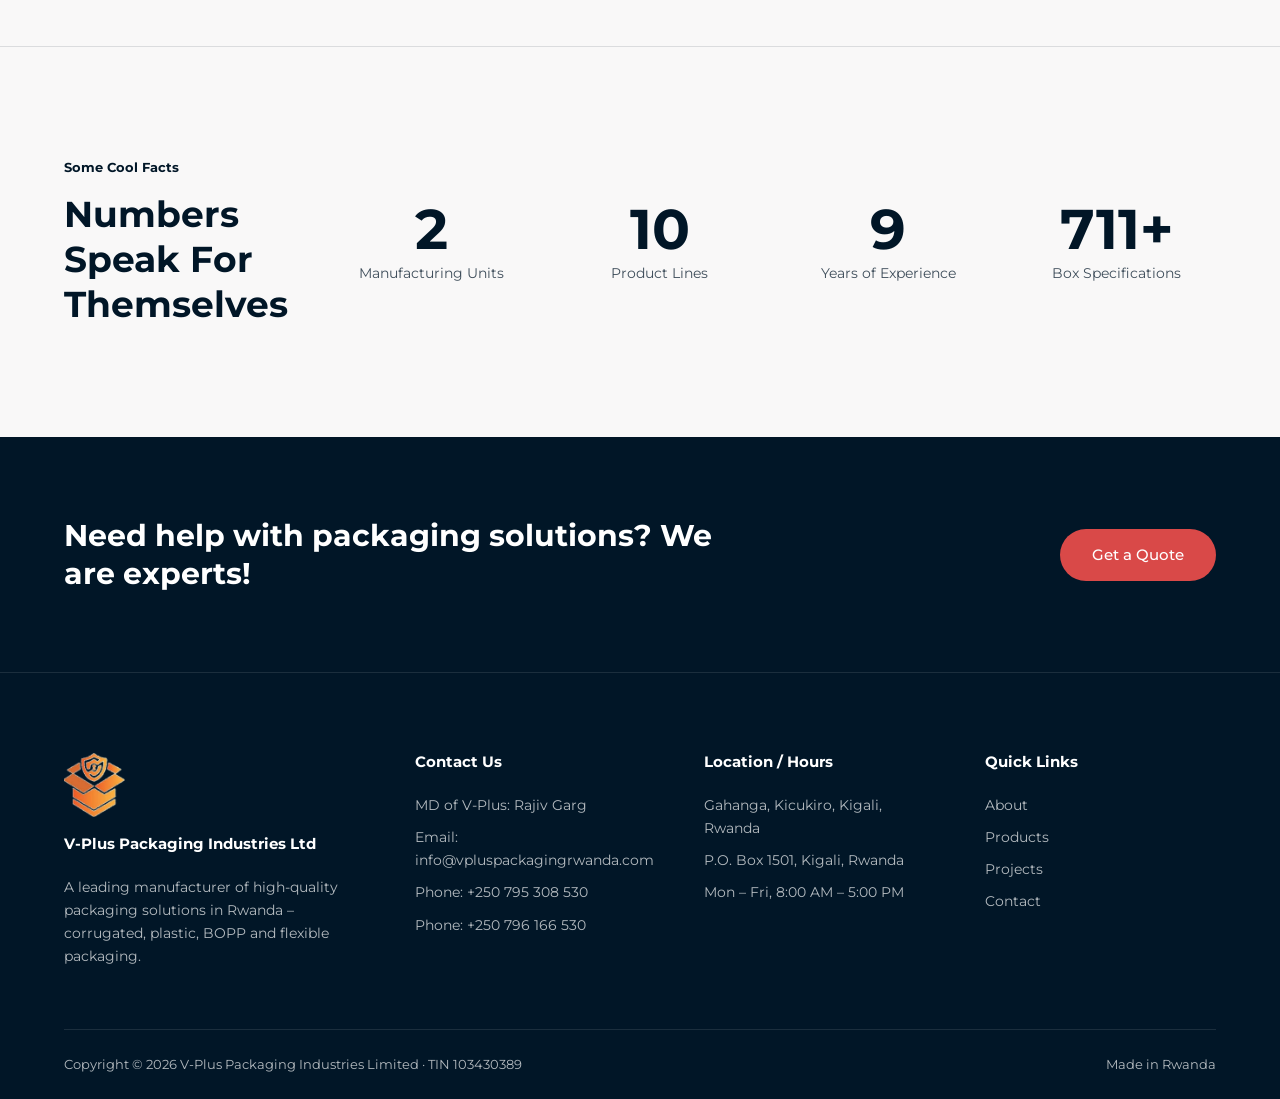
==== commit 2c550fd8: "Target searches for VPlus and corrugation factory in Kigali Co-Authored-By: Claude Opus 5.5 <noreply" ====
--- a/index.html
+++ b/index.html
@@ -3,31 +3,31 @@
 <head>
 <meta charset="utf-8">
 <meta name="viewport" content="width=device-width, initial-scale=1">
-<title>V-Plus Packaging | Packaging Manufacturer in Kigali, Rwanda</title>
-<meta name="description" content="Corrugated cartons, egg trays, paper bags, jerricans, bottles, BOPP tapes and flexible packaging – made in Gahanga, Kigali since 2014. Request a quote.">
+<title>VPlus Packaging | Corrugation Factory in Kigali, Rwanda</title>
+<meta name="description" content="VPlus (V-Plus) Packaging Industries – corrugation and carton factory in Gahanga, Kigali since 2014. Cartons, egg trays, paper bags, jerricans and BOPP tapes.">
 <link rel="canonical" href="https://rajiv1984-git.github.io/vplus-packaging/">
 <meta name="theme-color" content="#011627">
 <meta property="og:type" content="website">
 <meta property="og:site_name" content="V-Plus Packaging Industries">
 <meta property="og:locale" content="en_GB">
 <meta property="og:url" content="https://rajiv1984-git.github.io/vplus-packaging/">
-<meta property="og:title" content="V-Plus Packaging | Packaging Manufacturer in Kigali, Rwanda">
-<meta property="og:description" content="Corrugated cartons, egg trays, paper bags, jerricans, bottles, BOPP tapes and flexible packaging – made in Gahanga, Kigali since 2014. Request a quote.">
+<meta property="og:title" content="VPlus Packaging | Corrugation Factory in Kigali, Rwanda">
+<meta property="og:description" content="VPlus (V-Plus) Packaging Industries – corrugation and carton factory in Gahanga, Kigali since 2014. Cartons, egg trays, paper bags, jerricans and BOPP tapes.">
 <meta property="og:image" content="https://rajiv1984-git.github.io/vplus-packaging/images/og-image.jpg">
 <meta property="og:image:width" content="1200">
 <meta property="og:image:height" content="630">
 <meta property="og:image:alt" content="V-Plus Packaging Industries – packaging manufacturer in Kigali, Rwanda">
 <meta name="twitter:card" content="summary_large_image">
-<meta name="twitter:title" content="V-Plus Packaging | Packaging Manufacturer in Kigali, Rwanda">
-<meta name="twitter:description" content="Corrugated cartons, egg trays, paper bags, jerricans, bottles, BOPP tapes and flexible packaging – made in Gahanga, Kigali since 2014. Request a quote.">
+<meta name="twitter:title" content="VPlus Packaging | Corrugation Factory in Kigali, Rwanda">
+<meta name="twitter:description" content="VPlus (V-Plus) Packaging Industries – corrugation and carton factory in Gahanga, Kigali since 2014. Cartons, egg trays, paper bags, jerricans and BOPP tapes.">
 <meta name="twitter:image" content="https://rajiv1984-git.github.io/vplus-packaging/images/og-image.jpg">
-<script type="application/ld+json">{"@context": "https://schema.org", "@graph": [{"@type": ["Organization", "LocalBusiness"], "@id": "https://rajiv1984-git.github.io/vplus-packaging/#organization", "name": "V-Plus Packaging Industries Ltd", "legalName": "V-Plus Packaging Industries Limited", "alternateName": ["VPlus Packaging", "V-Plus Packaging Rwanda"], "url": "https://rajiv1984-git.github.io/vplus-packaging/", "logo": "https://rajiv1984-git.github.io/vplus-packaging/images/logo-symbol.png", "image": "https://rajiv1984-git.github.io/vplus-packaging/images/hero-factory.jpg", "description": "Packaging manufacturer in Kigali, Rwanda: corrugated cartons, egg trays, paper bags, pizza boxes, plastic jerricans and bottles, BOPP tapes, flexible packaging, paper cups, master batch and core pipes.", "slogan": "Executing Excellence in Packaging", "foundingDate": "2014-10-01", "taxID": "103430389", "telephone": "+250795308530", "email": "info@vpluspackagingrwanda.com", "address": {"@type": "PostalAddress", "streetAddress": "Cell Kabeza, Village Kagasa, Sector Gahanga", "addressLocality": "Kigali", "addressRegion": "Kicukiro District", "postOfficeBoxNumber": "1501", "addressCountry": "RW"}, "openingHoursSpecification": [{"@type": "OpeningHoursSpecification", "dayOfWeek": ["Monday", "Tuesday", "Wednesday", "Thursday", "Friday"], "opens": "08:00", "closes": "17:00"}], "contactPoint": [{"@type": "ContactPoint", "contactType": "sales", "telephone": "+250795308530", "email": "info@vpluspackagingrwanda.com", "areaServed": ["RW", "BI", "CD", "UG", "TZ", "KE"], "availableLanguage": ["English", "Kinyarwanda", "French"]}, {"@type": "ContactPoint", "contactType": "sales", "telephone": "+250796166530", "email": "info@vpluspackagingrwanda.com", "areaServed": ["RW", "BI", "CD", "UG", "TZ", "KE"], "availableLanguage": ["English", "Kinyarwanda", "French"]}], "areaServed": [{"@type": "Country", "name": "Rwanda"}, {"@type": "Country", "name": "Burundi"}, {"@type": "Country", "name": "DR Congo"}, {"@type": "Country", "name": "Uganda"}, {"@type": "Country", "name": "Tanzania"}, {"@type": "Country", "name": "Kenya"}], "employee": {"@type": "Person", "name": "Rajiv Garg", "jobTitle": "Managing Director"}}, {"@type": "WebSite", "@id": "https://rajiv1984-git.github.io/vplus-packaging/#website", "url": "https://rajiv1984-git.github.io/vplus-packaging/", "name": "V-Plus Packaging Industries", "publisher": {"@id": "https://rajiv1984-git.github.io/vplus-packaging/#organization"}, "inLanguage": "en"}, {"@type": "WebPage", "@id": "https://rajiv1984-git.github.io/vplus-packaging/#webpage", "url": "https://rajiv1984-git.github.io/vplus-packaging/", "name": "V-Plus Packaging | Packaging Manufacturer in Kigali, Rwanda", "description": "Corrugated cartons, egg trays, paper bags, jerricans, bottles, BOPP tapes and flexible packaging – made in Gahanga, Kigali since 2014. Request a quote.", "isPartOf": {"@id": "https://rajiv1984-git.github.io/vplus-packaging/#website"}, "about": {"@id": "https://rajiv1984-git.github.io/vplus-packaging/#organization"}, "inLanguage": "en"}]}</script>
+<script type="application/ld+json">{"@context": "https://schema.org", "@graph": [{"@type": ["Organization", "LocalBusiness"], "@id": "https://rajiv1984-git.github.io/vplus-packaging/#organization", "name": "V-Plus Packaging Industries Ltd", "legalName": "V-Plus Packaging Industries Limited", "alternateName": ["VPlus", "VPlus Packaging", "VPlus Packaging Industries", "V-Plus Packaging Rwanda", "VPlus corrugation factory Kigali"], "url": "https://rajiv1984-git.github.io/vplus-packaging/", "logo": "https://rajiv1984-git.github.io/vplus-packaging/images/logo-symbol.png", "image": "https://rajiv1984-git.github.io/vplus-packaging/images/hero-factory.jpg", "description": "Packaging manufacturer in Kigali, Rwanda: corrugated cartons, egg trays, paper bags, pizza boxes, plastic jerricans and bottles, BOPP tapes, flexible packaging, paper cups, master batch and core pipes.", "slogan": "Executing Excellence in Packaging", "foundingDate": "2014-10-01", "taxID": "103430389", "telephone": "+250795308530", "email": "info@vpluspackagingrwanda.com", "address": {"@type": "PostalAddress", "streetAddress": "Cell Kabeza, Village Kagasa, Sector Gahanga", "addressLocality": "Kigali", "addressRegion": "Kicukiro District", "postOfficeBoxNumber": "1501", "addressCountry": "RW"}, "openingHoursSpecification": [{"@type": "OpeningHoursSpecification", "dayOfWeek": ["Monday", "Tuesday", "Wednesday", "Thursday", "Friday"], "opens": "08:00", "closes": "17:00"}], "contactPoint": [{"@type": "ContactPoint", "contactType": "sales", "telephone": "+250795308530", "email": "info@vpluspackagingrwanda.com", "areaServed": ["RW", "BI", "CD", "UG", "TZ", "KE"], "availableLanguage": ["English", "Kinyarwanda", "French"]}, {"@type": "ContactPoint", "contactType": "sales", "telephone": "+250796166530", "email": "info@vpluspackagingrwanda.com", "areaServed": ["RW", "BI", "CD", "UG", "TZ", "KE"], "availableLanguage": ["English", "Kinyarwanda", "French"]}], "areaServed": [{"@type": "Country", "name": "Rwanda"}, {"@type": "Country", "name": "Burundi"}, {"@type": "Country", "name": "DR Congo"}, {"@type": "Country", "name": "Uganda"}, {"@type": "Country", "name": "Tanzania"}, {"@type": "Country", "name": "Kenya"}], "employee": {"@type": "Person", "name": "Rajiv Garg", "jobTitle": "Managing Director"}}, {"@type": "WebSite", "@id": "https://rajiv1984-git.github.io/vplus-packaging/#website", "url": "https://rajiv1984-git.github.io/vplus-packaging/", "name": "VPlus Packaging Industries", "alternateName": ["V-Plus Packaging", "VPlus"], "publisher": {"@id": "https://rajiv1984-git.github.io/vplus-packaging/#organization"}, "inLanguage": "en"}, {"@type": "WebPage", "@id": "https://rajiv1984-git.github.io/vplus-packaging/#webpage", "url": "https://rajiv1984-git.github.io/vplus-packaging/", "name": "VPlus Packaging | Corrugation Factory in Kigali, Rwanda", "description": "VPlus (V-Plus) Packaging Industries – corrugation and carton factory in Gahanga, Kigali since 2014. Cartons, egg trays, paper bags, jerricans and BOPP tapes.", "isPartOf": {"@id": "https://rajiv1984-git.github.io/vplus-packaging/#website"}, "about": {"@id": "https://rajiv1984-git.github.io/vplus-packaging/#organization"}, "inLanguage": "en"}]}</script>
 <link rel="icon" href="images/favicon.png" type="image/png">
 <link rel="apple-touch-icon" href="images/apple-touch-icon.png">
 <link rel="preconnect" href="https://fonts.googleapis.com">
 <link rel="preconnect" href="https://fonts.gstatic.com" crossorigin>
 <link href="https://fonts.googleapis.com/css2?family=Montserrat:wght@400;500;600;700&display=swap" rel="stylesheet">
-<link rel="stylesheet" href="css/style.css?v=1795869410">
+<link rel="stylesheet" href="css/style.css?v=1795869737">
 </head>
 <body data-page="">
 <header class="nav" id="nav"><div class="wrap">
@@ -38,7 +38,7 @@
 <main>
 
 <section class="hero"><div class="wrap">
-  <div class="sub">Rwanda's Leading Packaging Manufacturer</div>
+  <div class="sub">VPlus · Corrugation &amp; Packaging Factory in Kigali, Rwanda</div>
   <h1>V-Plus Packaging<br>Industries Ltd</h1>
   <a href="#about" class="btn">Learn More</a>
 </div>
@@ -48,7 +48,7 @@
 <section id="about"><div class="wrap center narrow reveal">
   <span class="eyebrow">About Us</span>
   <h2 class="h2"><span data-years>12</span> Long Years Of Manufacturing Excellence<br>With Quality At Its Best!</h2>
-  <p>Established on 1 October 2014, V-Plus Packaging Industries Limited is a leading manufacturing company in Rwanda specializing in high-quality packaging solutions. From our head office and factory in Gahanga, Kicukiro, we produce corrugated cartons, plastic jerricans, flexible packaging, BOPP tapes, paper cups, PET/HDPE/PP/PC products, water bottles, domestic products and other specialty packaging items.</p>
+  <p>Established on 1 October 2014, V-Plus Packaging Industries Limited (VPlus) is a leading manufacturing company in Rwanda and a corrugation and carton factory in Kigali, specializing in high-quality packaging solutions. From our head office and factory in Gahanga, Kicukiro, we produce corrugated cartons, plastic jerricans, flexible packaging, BOPP tapes, paper cups, PET/HDPE/PP/PC products, water bottles, domestic products and other specialty packaging items.</p>
   <p>We serve diverse industries with durable, reliable and customized packaging – helping businesses protect their products while enhancing market presentation. Our contribution to "Made in Rwanda" earned an official factory visit from the Ministry of Trade and Industry (MINICOM) in 2023.</p>
   <a href="about.html" class="btn mt">Learn More</a>
 </div></section>
@@ -57,7 +57,7 @@
   <div class="reveal">
     <span class="eyebrow">Our Products</span>
     <h2 class="h2">We are the industry heads and produce the most reliable and important materials you are looking for.</h2>
-    <div class="list-item"><h4>Unit 1 – Corrugation</h4><p>Corrugated cartons (3/5/7 ply), egg trays, paper bags and pizza boxes.</p></div><div class="list-item"><h4>Unit 2 – Plastic</h4><p>Plastic jerricans, PET/HDPE/PP/PC products, water bottles and domestic products.</p></div><div class="list-item"><h4>Unit 3 – BOPP &amp; Flexible Packaging</h4><p>BOPP adhesive tapes, BOPP flexible packaging, master batch, paper cups and core pipes.</p></div>
+    <div class="list-item"><h4>Unit 1 – Corrugation</h4><p>Our corrugation factory in Gahanga, Kigali: corrugated cartons (3/5/7 ply), egg trays, paper bags and pizza boxes.</p></div><div class="list-item"><h4>Unit 2 – Plastic</h4><p>Plastic jerricans, PET/HDPE/PP/PC products, water bottles and domestic products.</p></div><div class="list-item"><h4>Unit 3 – BOPP &amp; Flexible Packaging</h4><p>BOPP adhesive tapes, BOPP flexible packaging, master batch, paper cups and core pipes.</p></div>
   </div>
   <div class="reveal">
     <p class="lead">Three manufacturing units. 14 product lines. The only place where you'll get the perfect packaging solution for all your industry needs.</p>
@@ -96,6 +96,6 @@
   </div>
   <div class="foot-bottom"><span>Copyright © <span data-year></span> V-Plus Packaging Industries Limited · TIN 103430389</span><span>Made in Rwanda</span></div>
 </div></footer>
-<script src="js/main.js?v=1795869410"></script>
+<script src="js/main.js?v=1795869737"></script>
 </body>
 </html>
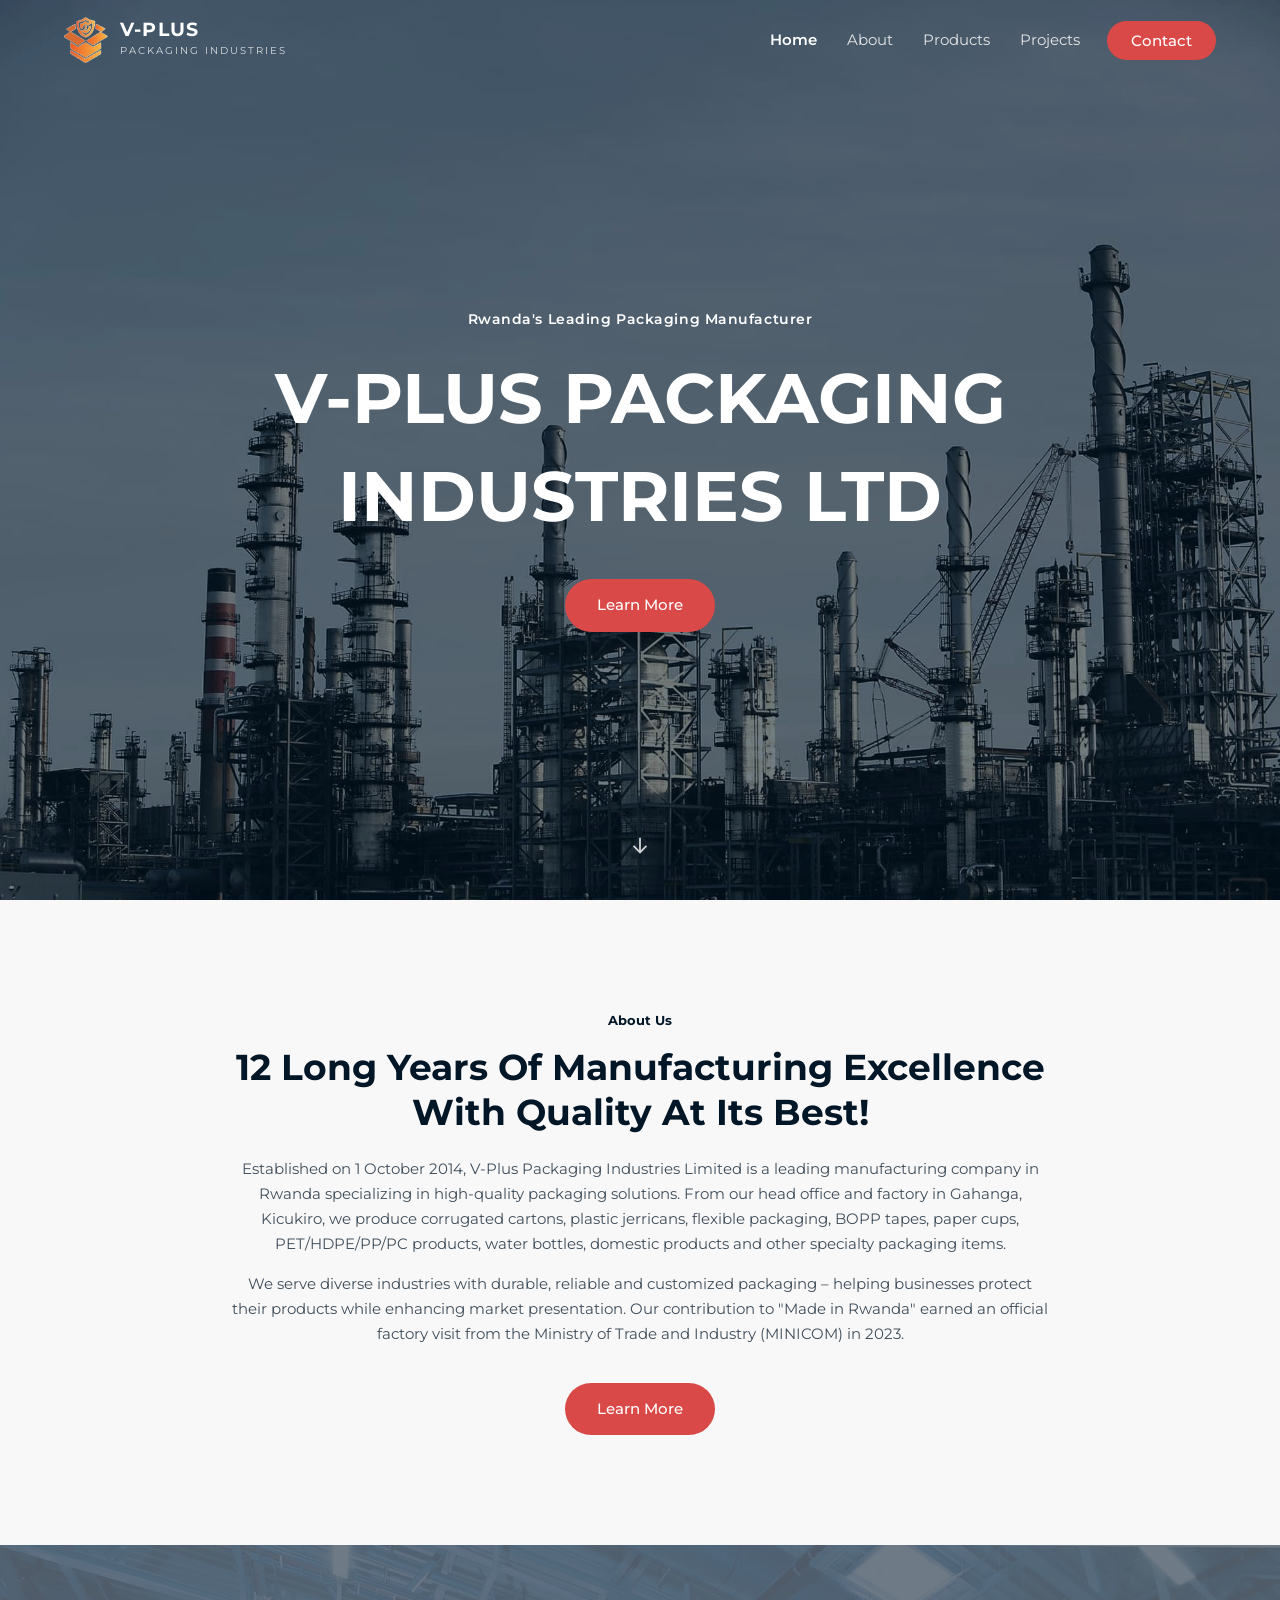
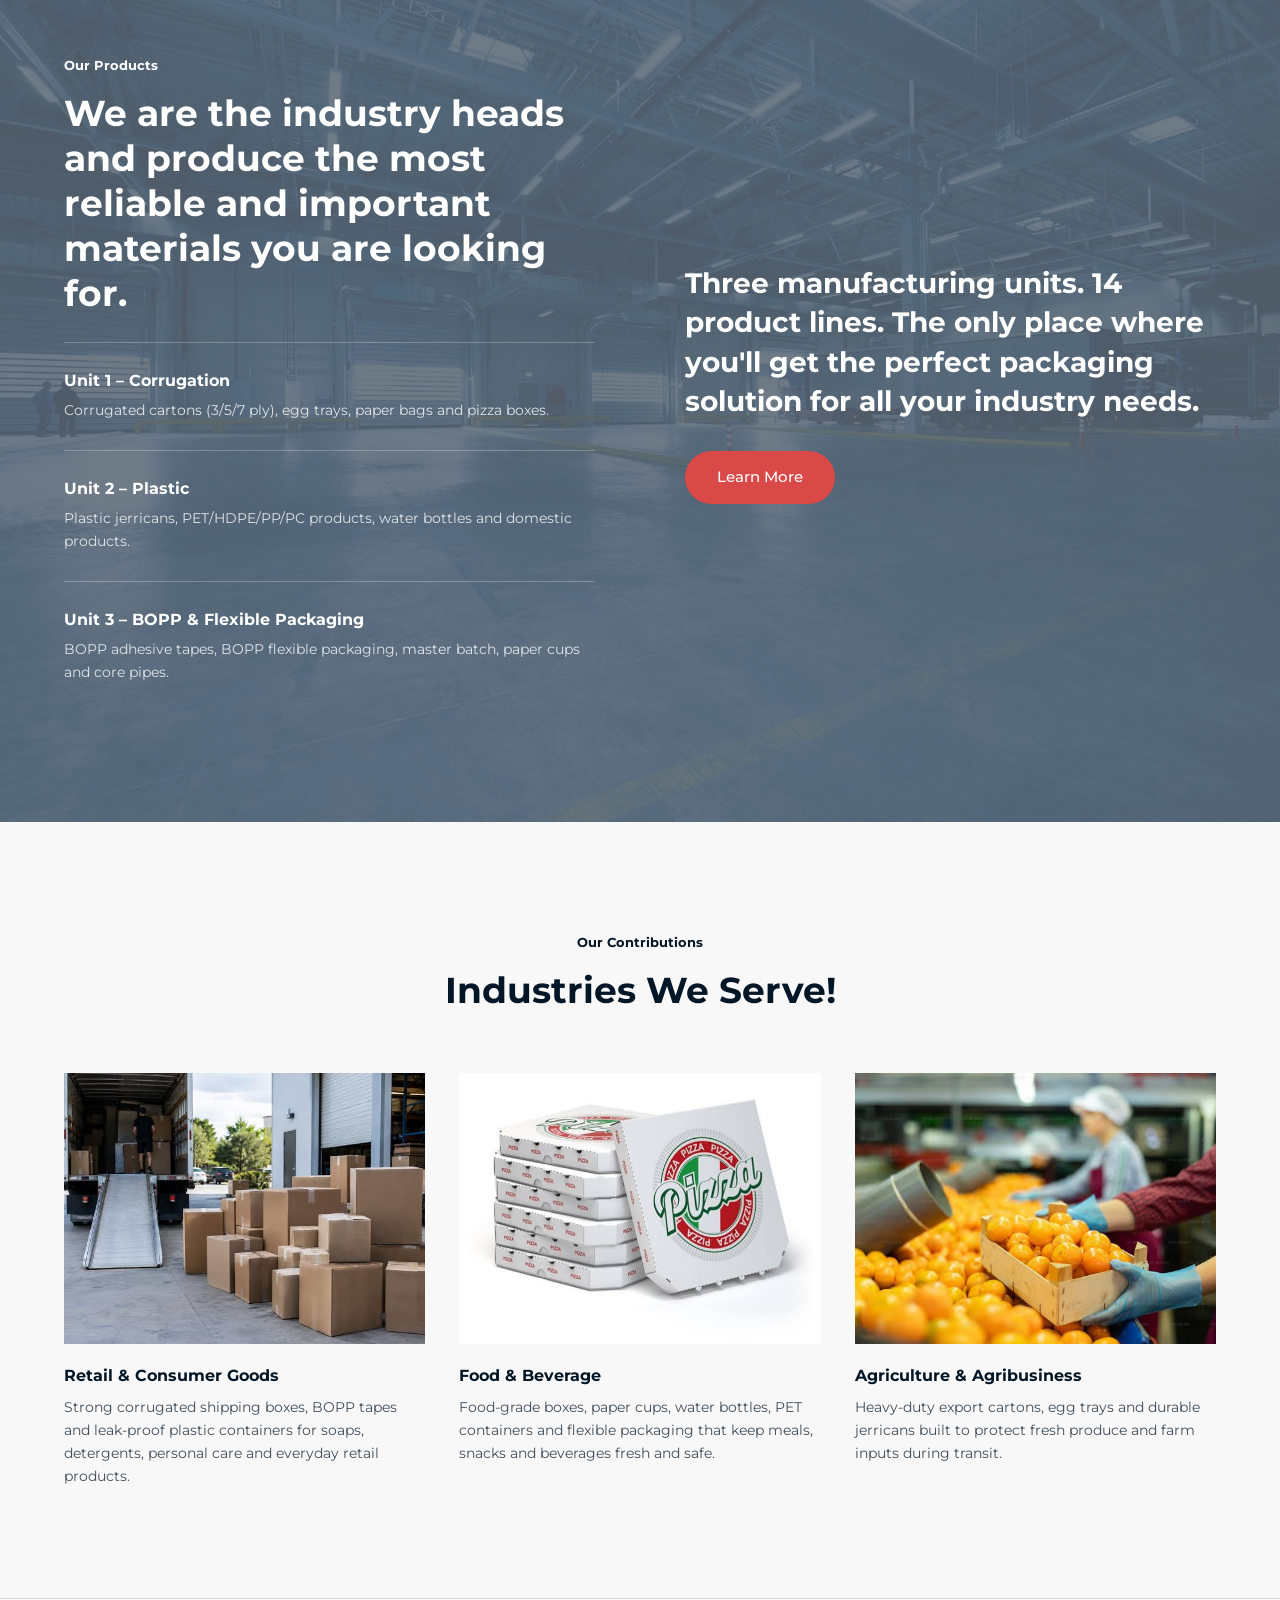
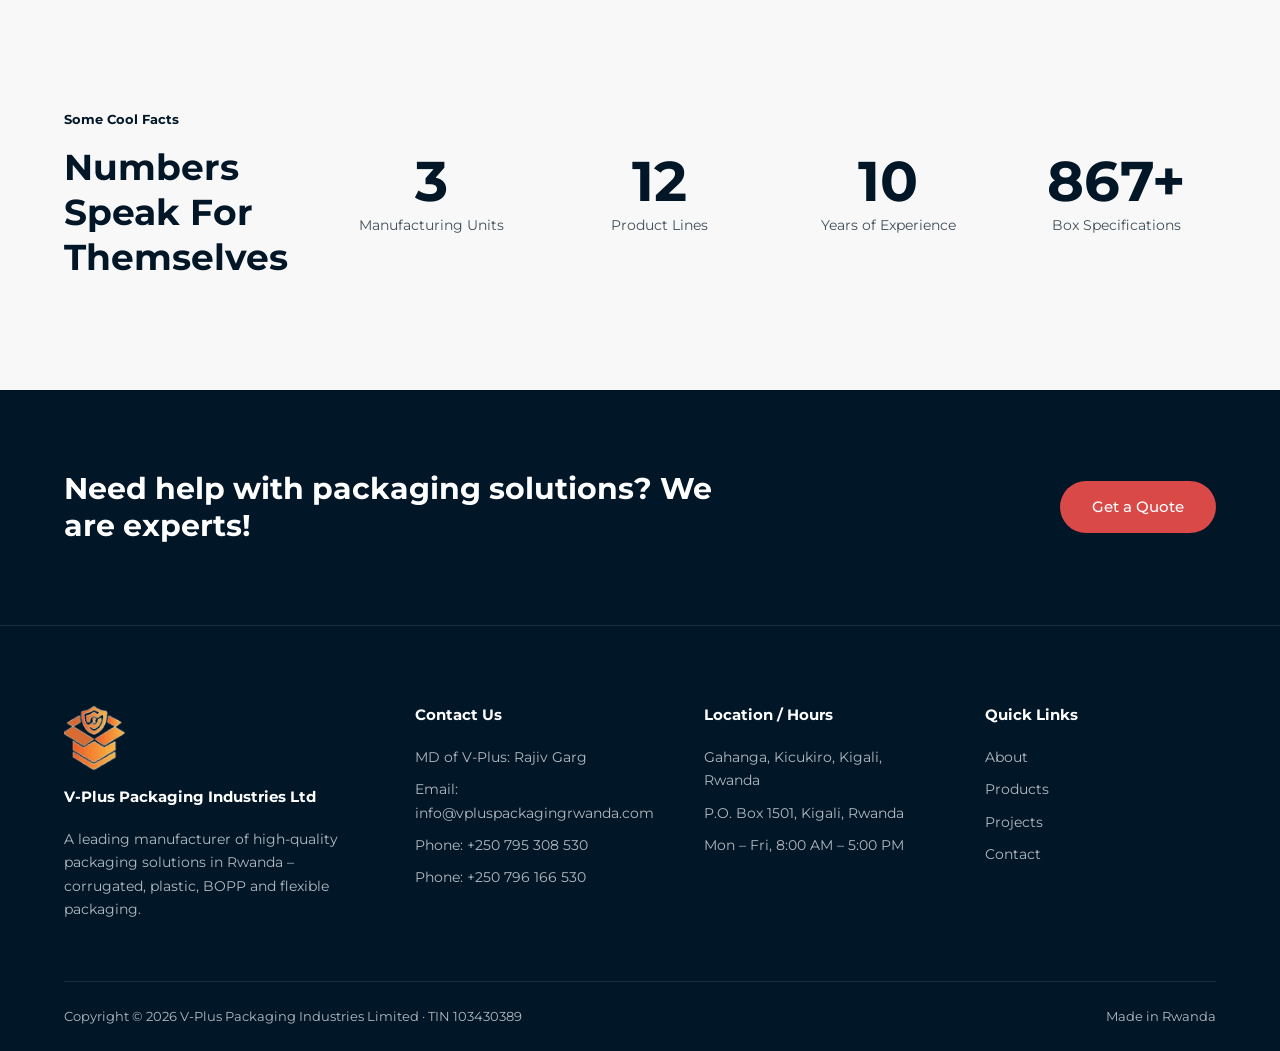
==== commit 2ad40a74: "Remove search snippet setup and block search engines Deletes structured data, canonical and share ta" ====
--- a/index.html
+++ b/index.html
@@ -3,31 +3,19 @@
 <head>
 <meta charset="utf-8">
 <meta name="viewport" content="width=device-width, initial-scale=1">
-<title>VPlus Packaging | Corrugation Factory in Kigali, Rwanda</title>
-<meta name="description" content="VPlus (V-Plus) Packaging Industries – corrugation and carton factory in Gahanga, Kigali since 2014. Cartons, egg trays, paper bags, jerricans and BOPP tapes.">
-<link rel="canonical" href="https://rajiv1984-git.github.io/vplus-packaging/">
-<meta name="theme-color" content="#011627">
-<meta property="og:type" content="website">
-<meta property="og:site_name" content="V-Plus Packaging Industries">
-<meta property="og:locale" content="en_GB">
-<meta property="og:url" content="https://rajiv1984-git.github.io/vplus-packaging/">
-<meta property="og:title" content="VPlus Packaging | Corrugation Factory in Kigali, Rwanda">
-<meta property="og:description" content="VPlus (V-Plus) Packaging Industries – corrugation and carton factory in Gahanga, Kigali since 2014. Cartons, egg trays, paper bags, jerricans and BOPP tapes.">
-<meta property="og:image" content="https://rajiv1984-git.github.io/vplus-packaging/images/og-image.jpg">
-<meta property="og:image:width" content="1200">
-<meta property="og:image:height" content="630">
-<meta property="og:image:alt" content="V-Plus Packaging Industries – packaging manufacturer in Kigali, Rwanda">
-<meta name="twitter:card" content="summary_large_image">
-<meta name="twitter:title" content="VPlus Packaging | Corrugation Factory in Kigali, Rwanda">
-<meta name="twitter:description" content="VPlus (V-Plus) Packaging Industries – corrugation and carton factory in Gahanga, Kigali since 2014. Cartons, egg trays, paper bags, jerricans and BOPP tapes.">
-<meta name="twitter:image" content="https://rajiv1984-git.github.io/vplus-packaging/images/og-image.jpg">
-<script type="application/ld+json">{"@context": "https://schema.org", "@graph": [{"@type": ["Organization", "LocalBusiness"], "@id": "https://rajiv1984-git.github.io/vplus-packaging/#organization", "name": "V-Plus Packaging Industries Ltd", "legalName": "V-Plus Packaging Industries Limited", "alternateName": ["VPlus", "VPlus Packaging", "VPlus Packaging Industries", "V-Plus Packaging Rwanda", "VPlus corrugation factory Kigali"], "url": "https://rajiv1984-git.github.io/vplus-packaging/", "logo": "https://rajiv1984-git.github.io/vplus-packaging/images/logo-symbol.png", "image": "https://rajiv1984-git.github.io/vplus-packaging/images/hero-factory.jpg", "description": "Packaging manufacturer in Kigali, Rwanda: corrugated cartons, egg trays, paper bags, pizza boxes, plastic jerricans and bottles, BOPP tapes, flexible packaging, paper cups, master batch and core pipes.", "slogan": "Executing Excellence in Packaging", "foundingDate": "2014-10-01", "taxID": "103430389", "telephone": "+250795308530", "email": "info@vpluspackagingrwanda.com", "address": {"@type": "PostalAddress", "streetAddress": "Cell Kabeza, Village Kagasa, Sector Gahanga", "addressLocality": "Kigali", "addressRegion": "Kicukiro District", "postOfficeBoxNumber": "1501", "addressCountry": "RW"}, "openingHoursSpecification": [{"@type": "OpeningHoursSpecification", "dayOfWeek": ["Monday", "Tuesday", "Wednesday", "Thursday", "Friday"], "opens": "08:00", "closes": "17:00"}], "contactPoint": [{"@type": "ContactPoint", "contactType": "sales", "telephone": "+250795308530", "email": "info@vpluspackagingrwanda.com", "areaServed": ["RW", "BI", "CD", "UG", "TZ", "KE"], "availableLanguage": ["English", "Kinyarwanda", "French"]}, {"@type": "ContactPoint", "contactType": "sales", "telephone": "+250796166530", "email": "info@vpluspackagingrwanda.com", "areaServed": ["RW", "BI", "CD", "UG", "TZ", "KE"], "availableLanguage": ["English", "Kinyarwanda", "French"]}], "areaServed": [{"@type": "Country", "name": "Rwanda"}, {"@type": "Country", "name": "Burundi"}, {"@type": "Country", "name": "DR Congo"}, {"@type": "Country", "name": "Uganda"}, {"@type": "Country", "name": "Tanzania"}, {"@type": "Country", "name": "Kenya"}], "employee": {"@type": "Person", "name": "Rajiv Garg", "jobTitle": "Managing Director"}}, {"@type": "WebSite", "@id": "https://rajiv1984-git.github.io/vplus-packaging/#website", "url": "https://rajiv1984-git.github.io/vplus-packaging/", "name": "VPlus Packaging Industries", "alternateName": ["V-Plus Packaging", "VPlus"], "publisher": {"@id": "https://rajiv1984-git.github.io/vplus-packaging/#organization"}, "inLanguage": "en"}, {"@type": "WebPage", "@id": "https://rajiv1984-git.github.io/vplus-packaging/#webpage", "url": "https://rajiv1984-git.github.io/vplus-packaging/", "name": "VPlus Packaging | Corrugation Factory in Kigali, Rwanda", "description": "VPlus (V-Plus) Packaging Industries – corrugation and carton factory in Gahanga, Kigali since 2014. Cartons, egg trays, paper bags, jerricans and BOPP tapes.", "isPartOf": {"@id": "https://rajiv1984-git.github.io/vplus-packaging/#website"}, "about": {"@id": "https://rajiv1984-git.github.io/vplus-packaging/#organization"}, "inLanguage": "en"}]}</script>
+<title>V-Plus Packaging Industries Limited – Kigali, Rwanda</title>
+<meta name="description" content="V-Plus Packaging Industries Limited manufactures corrugated cartons, plastic jerricans and bottles, BOPP tapes, flexible packaging and paper cups in Kigali, Rwanda.">
+<meta name="robots" content="noindex, nofollow">
+<meta name="googlebot" content="noindex, nofollow">
+<meta property="og:title" content="V-Plus Packaging Industries Limited – Kigali, Rwanda">
+<meta property="og:description" content="V-Plus Packaging Industries Limited manufactures corrugated cartons, plastic jerricans and bottles, BOPP tapes, flexible packaging and paper cups in Kigali, Rwanda.">
+<meta property="og:image" content="images/hero-factory.jpg">
 <link rel="icon" href="images/favicon.png" type="image/png">
 <link rel="apple-touch-icon" href="images/apple-touch-icon.png">
 <link rel="preconnect" href="https://fonts.googleapis.com">
 <link rel="preconnect" href="https://fonts.gstatic.com" crossorigin>
 <link href="https://fonts.googleapis.com/css2?family=Montserrat:wght@400;500;600;700&display=swap" rel="stylesheet">
-<link rel="stylesheet" href="css/style.css?v=1795869737">
+<link rel="stylesheet" href="css/style.css?v=1795870349">
 </head>
 <body data-page="">
 <header class="nav" id="nav"><div class="wrap">
@@ -38,7 +26,7 @@
 <main>
 
 <section class="hero"><div class="wrap">
-  <div class="sub">VPlus · Corrugation &amp; Packaging Factory in Kigali, Rwanda</div>
+  <div class="sub">Rwanda's Leading Packaging Manufacturer</div>
   <h1>V-Plus Packaging<br>Industries Ltd</h1>
   <a href="#about" class="btn">Learn More</a>
 </div>
@@ -48,7 +36,7 @@
 <section id="about"><div class="wrap center narrow reveal">
   <span class="eyebrow">About Us</span>
   <h2 class="h2"><span data-years>12</span> Long Years Of Manufacturing Excellence<br>With Quality At Its Best!</h2>
-  <p>Established on 1 October 2014, V-Plus Packaging Industries Limited (VPlus) is a leading manufacturing company in Rwanda and a corrugation and carton factory in Kigali, specializing in high-quality packaging solutions. From our head office and factory in Gahanga, Kicukiro, we produce corrugated cartons, plastic jerricans, flexible packaging, BOPP tapes, paper cups, PET/HDPE/PP/PC products, water bottles, domestic products and other specialty packaging items.</p>
+  <p>Established on 1 October 2014, V-Plus Packaging Industries Limited is a leading manufacturing company in Rwanda specializing in high-quality packaging solutions. From our head office and factory in Gahanga, Kicukiro, we produce corrugated cartons, plastic jerricans, flexible packaging, BOPP tapes, paper cups, PET/HDPE/PP/PC products, water bottles, domestic products and other specialty packaging items.</p>
   <p>We serve diverse industries with durable, reliable and customized packaging – helping businesses protect their products while enhancing market presentation. Our contribution to "Made in Rwanda" earned an official factory visit from the Ministry of Trade and Industry (MINICOM) in 2023.</p>
   <a href="about.html" class="btn mt">Learn More</a>
 </div></section>
@@ -57,7 +45,7 @@
   <div class="reveal">
     <span class="eyebrow">Our Products</span>
     <h2 class="h2">We are the industry heads and produce the most reliable and important materials you are looking for.</h2>
-    <div class="list-item"><h4>Unit 1 – Corrugation</h4><p>Our corrugation factory in Gahanga, Kigali: corrugated cartons (3/5/7 ply), egg trays, paper bags and pizza boxes.</p></div><div class="list-item"><h4>Unit 2 – Plastic</h4><p>Plastic jerricans, PET/HDPE/PP/PC products, water bottles and domestic products.</p></div><div class="list-item"><h4>Unit 3 – BOPP &amp; Flexible Packaging</h4><p>BOPP adhesive tapes, BOPP flexible packaging, master batch, paper cups and core pipes.</p></div>
+    <div class="list-item"><h4>Unit 1 – Corrugation</h4><p>Corrugated cartons (3/5/7 ply), egg trays, paper bags and pizza boxes.</p></div><div class="list-item"><h4>Unit 2 – Plastic</h4><p>Plastic jerricans, PET/HDPE/PP/PC products, water bottles and domestic products.</p></div><div class="list-item"><h4>Unit 3 – BOPP &amp; Flexible Packaging</h4><p>BOPP adhesive tapes, BOPP flexible packaging, master batch, paper cups and core pipes.</p></div>
   </div>
   <div class="reveal">
     <p class="lead">Three manufacturing units. 14 product lines. The only place where you'll get the perfect packaging solution for all your industry needs.</p>
@@ -96,6 +84,6 @@
   </div>
   <div class="foot-bottom"><span>Copyright © <span data-year></span> V-Plus Packaging Industries Limited · TIN 103430389</span><span>Made in Rwanda</span></div>
 </div></footer>
-<script src="js/main.js?v=1795869737"></script>
+<script src="js/main.js?v=1795870349"></script>
 </body>
 </html>
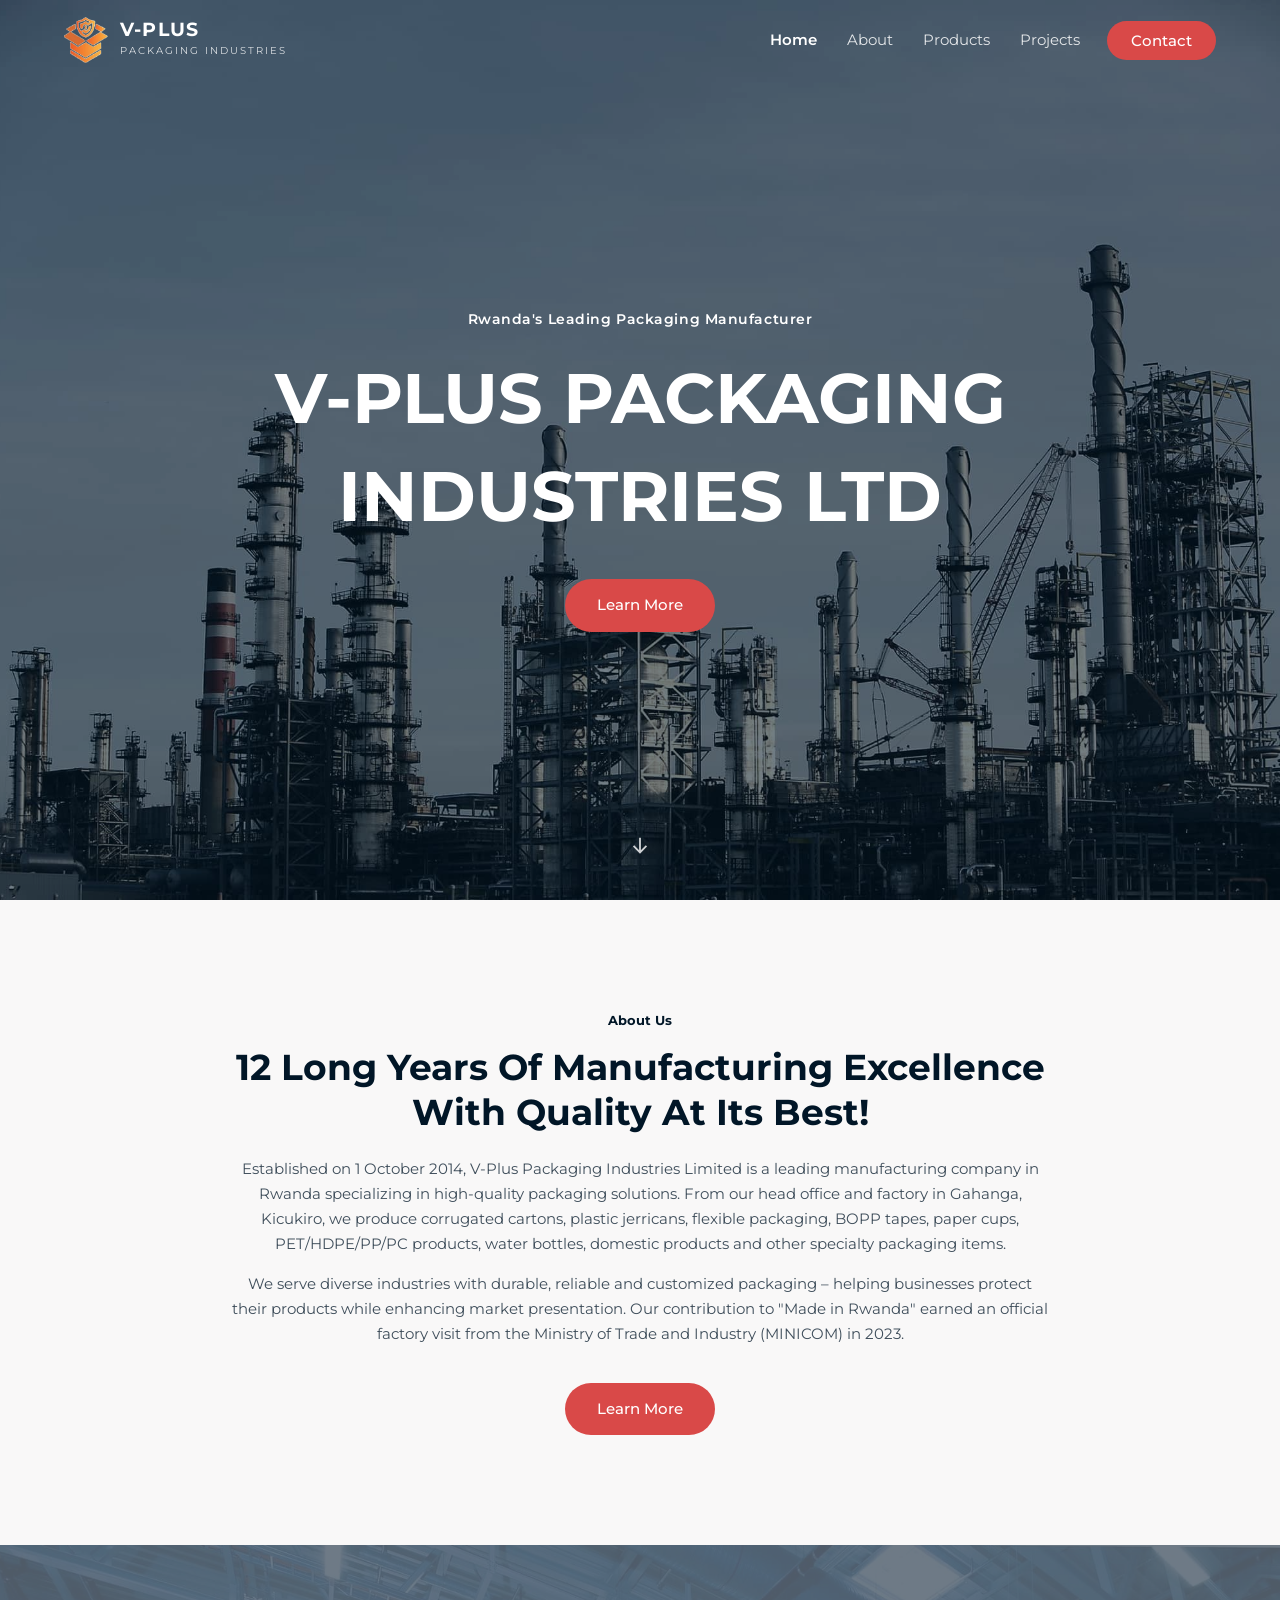
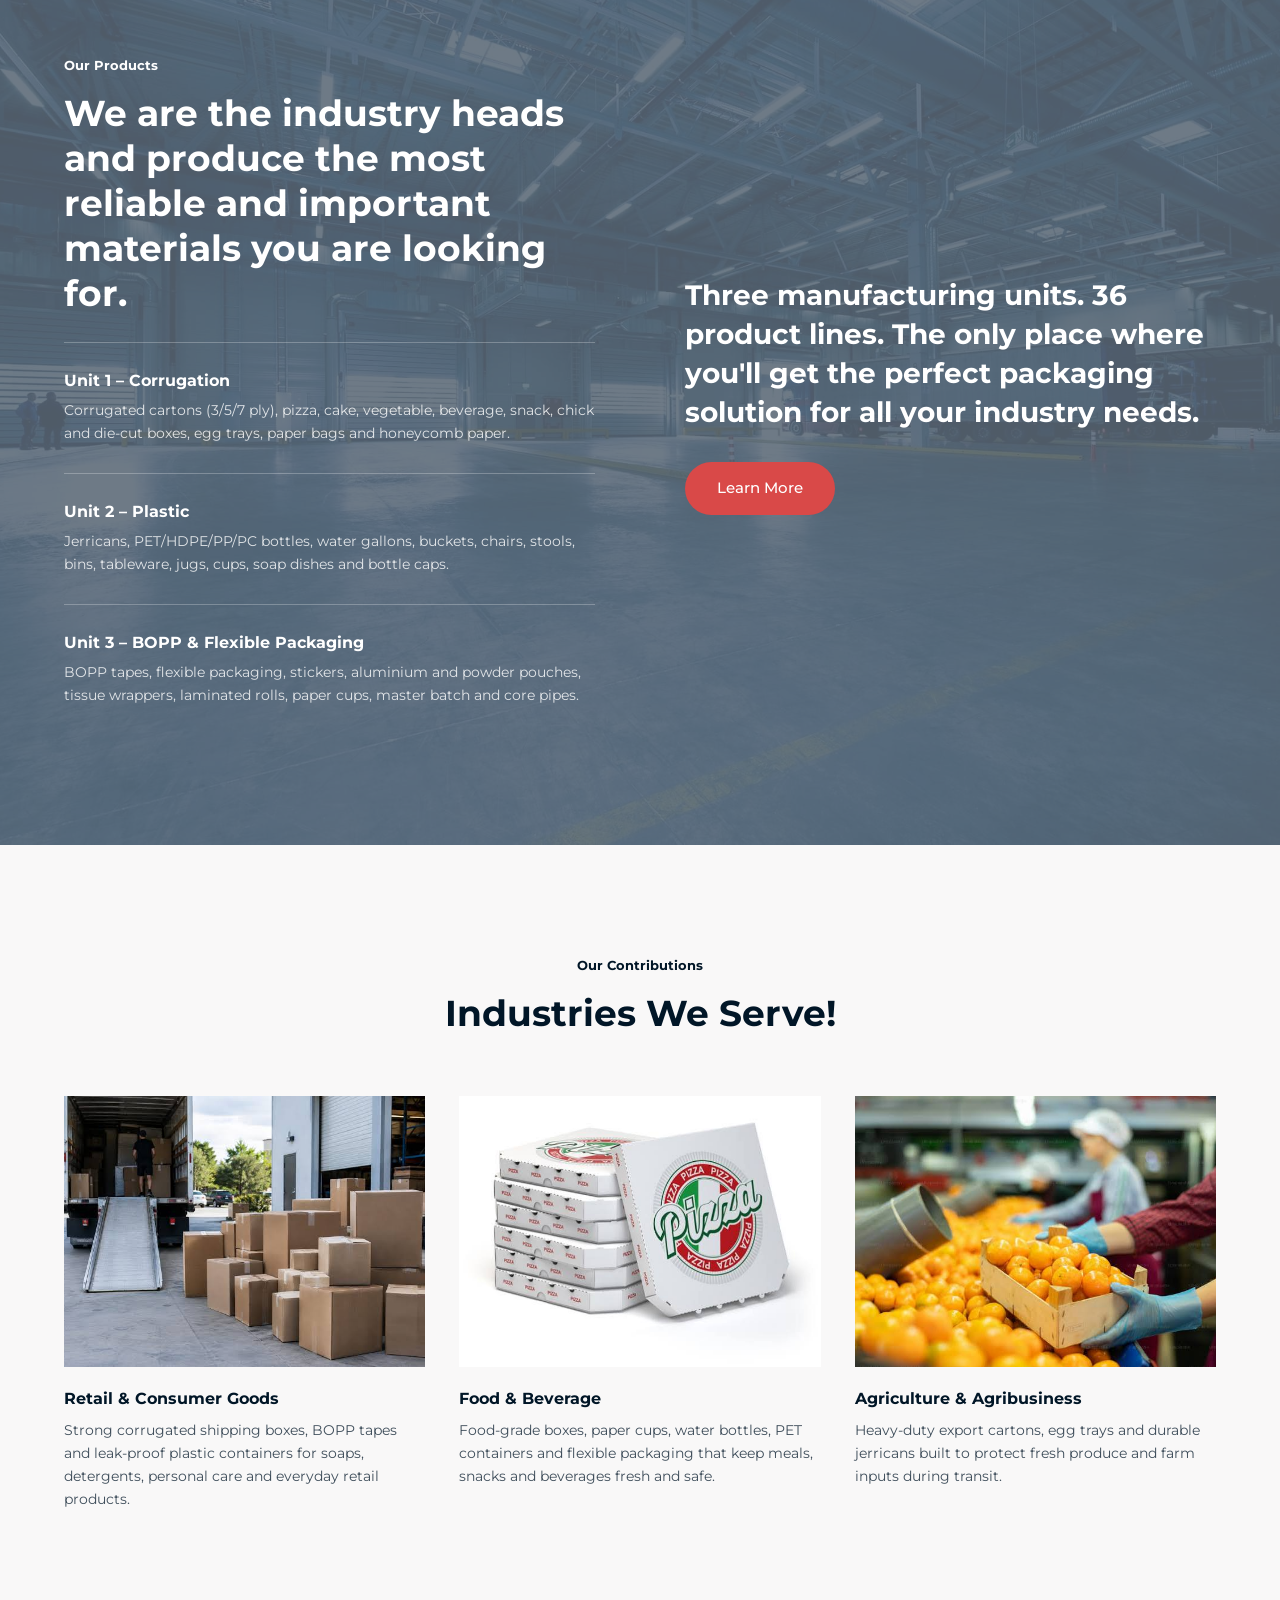
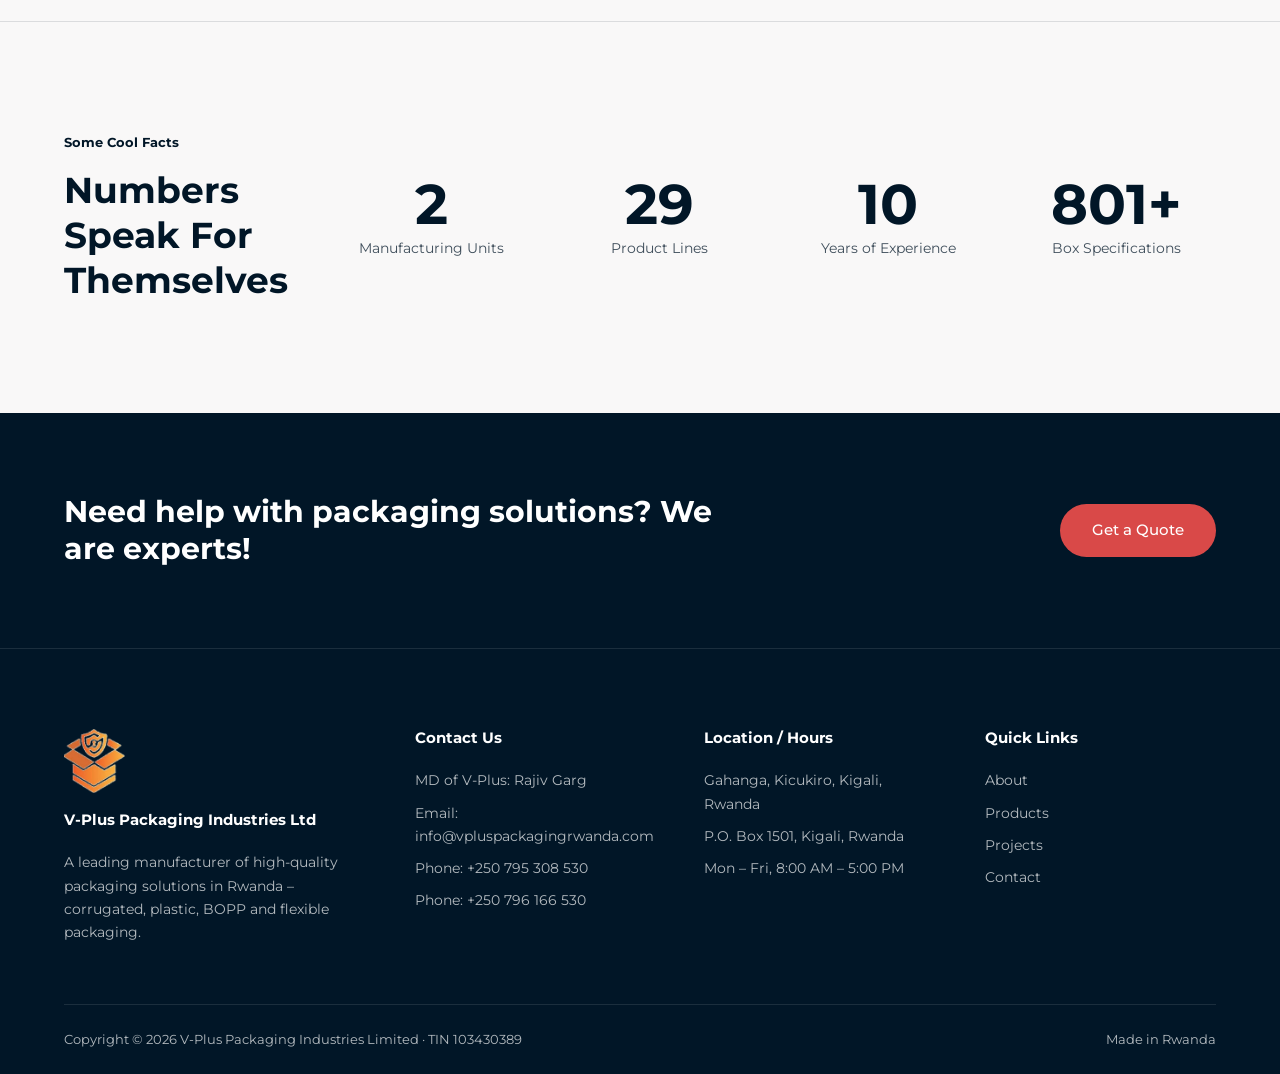
==== commit f229862b: "Add all catalogue products (36 total) with photos Co-Authored-By: Claude Opus 5.5 <noreply@anthropic" ====
--- a/index.html
+++ b/index.html
@@ -15,7 +15,7 @@
 <link rel="preconnect" href="https://fonts.googleapis.com">
 <link rel="preconnect" href="https://fonts.gstatic.com" crossorigin>
 <link href="https://fonts.googleapis.com/css2?family=Montserrat:wght@400;500;600;700&display=swap" rel="stylesheet">
-<link rel="stylesheet" href="css/style.css?v=1795870349">
+<link rel="stylesheet" href="css/style.css?v=1795872185">
 </head>
 <body data-page="">
 <header class="nav" id="nav"><div class="wrap">
@@ -45,10 +45,10 @@
   <div class="reveal">
     <span class="eyebrow">Our Products</span>
     <h2 class="h2">We are the industry heads and produce the most reliable and important materials you are looking for.</h2>
-    <div class="list-item"><h4>Unit 1 – Corrugation</h4><p>Corrugated cartons (3/5/7 ply), egg trays, paper bags and pizza boxes.</p></div><div class="list-item"><h4>Unit 2 – Plastic</h4><p>Plastic jerricans, PET/HDPE/PP/PC products, water bottles and domestic products.</p></div><div class="list-item"><h4>Unit 3 – BOPP &amp; Flexible Packaging</h4><p>BOPP adhesive tapes, BOPP flexible packaging, master batch, paper cups and core pipes.</p></div>
+    <div class="list-item"><h4>Unit 1 – Corrugation</h4><p>Corrugated cartons (3/5/7 ply), pizza, cake, vegetable, beverage, snack, chick and die-cut boxes, egg trays, paper bags and honeycomb paper.</p></div><div class="list-item"><h4>Unit 2 – Plastic</h4><p>Jerricans, PET/HDPE/PP/PC bottles, water gallons, buckets, chairs, stools, bins, tableware, jugs, cups, soap dishes and bottle caps.</p></div><div class="list-item"><h4>Unit 3 – BOPP &amp; Flexible Packaging</h4><p>BOPP tapes, flexible packaging, stickers, aluminium and powder pouches, tissue wrappers, laminated rolls, paper cups, master batch and core pipes.</p></div>
   </div>
   <div class="reveal">
-    <p class="lead">Three manufacturing units. 14 product lines. The only place where you'll get the perfect packaging solution for all your industry needs.</p>
+    <p class="lead">Three manufacturing units. 36 product lines. The only place where you'll get the perfect packaging solution for all your industry needs.</p>
     <a href="products.html" class="btn">Learn More</a>
   </div>
 </div></section>
@@ -63,7 +63,7 @@
 </div></section>
 <hr class="divider">
 <section><div class="wrap stats reveal">
-  <div><span class="eyebrow">Some Cool Facts</span><h2 class="h2" style="margin:0">Numbers Speak For Themselves</h2></div><div class="stat"><b data-count="3">3</b><span>Manufacturing Units</span></div><div class="stat"><b data-count="14">14</b><span>Product Lines</span></div><div class="stat"><b data-count="12" data-years>12</b><span>Years of Experience</span></div><div class="stat"><b data-count="1000" data-suffix="+">1,000+</b><span>Box Specifications</span></div>
+  <div><span class="eyebrow">Some Cool Facts</span><h2 class="h2" style="margin:0">Numbers Speak For Themselves</h2></div><div class="stat"><b data-count="3">3</b><span>Manufacturing Units</span></div><div class="stat"><b data-count="36">36</b><span>Product Lines</span></div><div class="stat"><b data-count="12" data-years>12</b><span>Years of Experience</span></div><div class="stat"><b data-count="1000" data-suffix="+">1,000+</b><span>Box Specifications</span></div>
 </div></section>
 <section class="cta"><div class="wrap">
   <h2>Need help with packaging solutions? We are experts!</h2>
@@ -84,6 +84,6 @@
   </div>
   <div class="foot-bottom"><span>Copyright © <span data-year></span> V-Plus Packaging Industries Limited · TIN 103430389</span><span>Made in Rwanda</span></div>
 </div></footer>
-<script src="js/main.js?v=1795870349"></script>
+<script src="js/main.js?v=1795872185"></script>
 </body>
 </html>
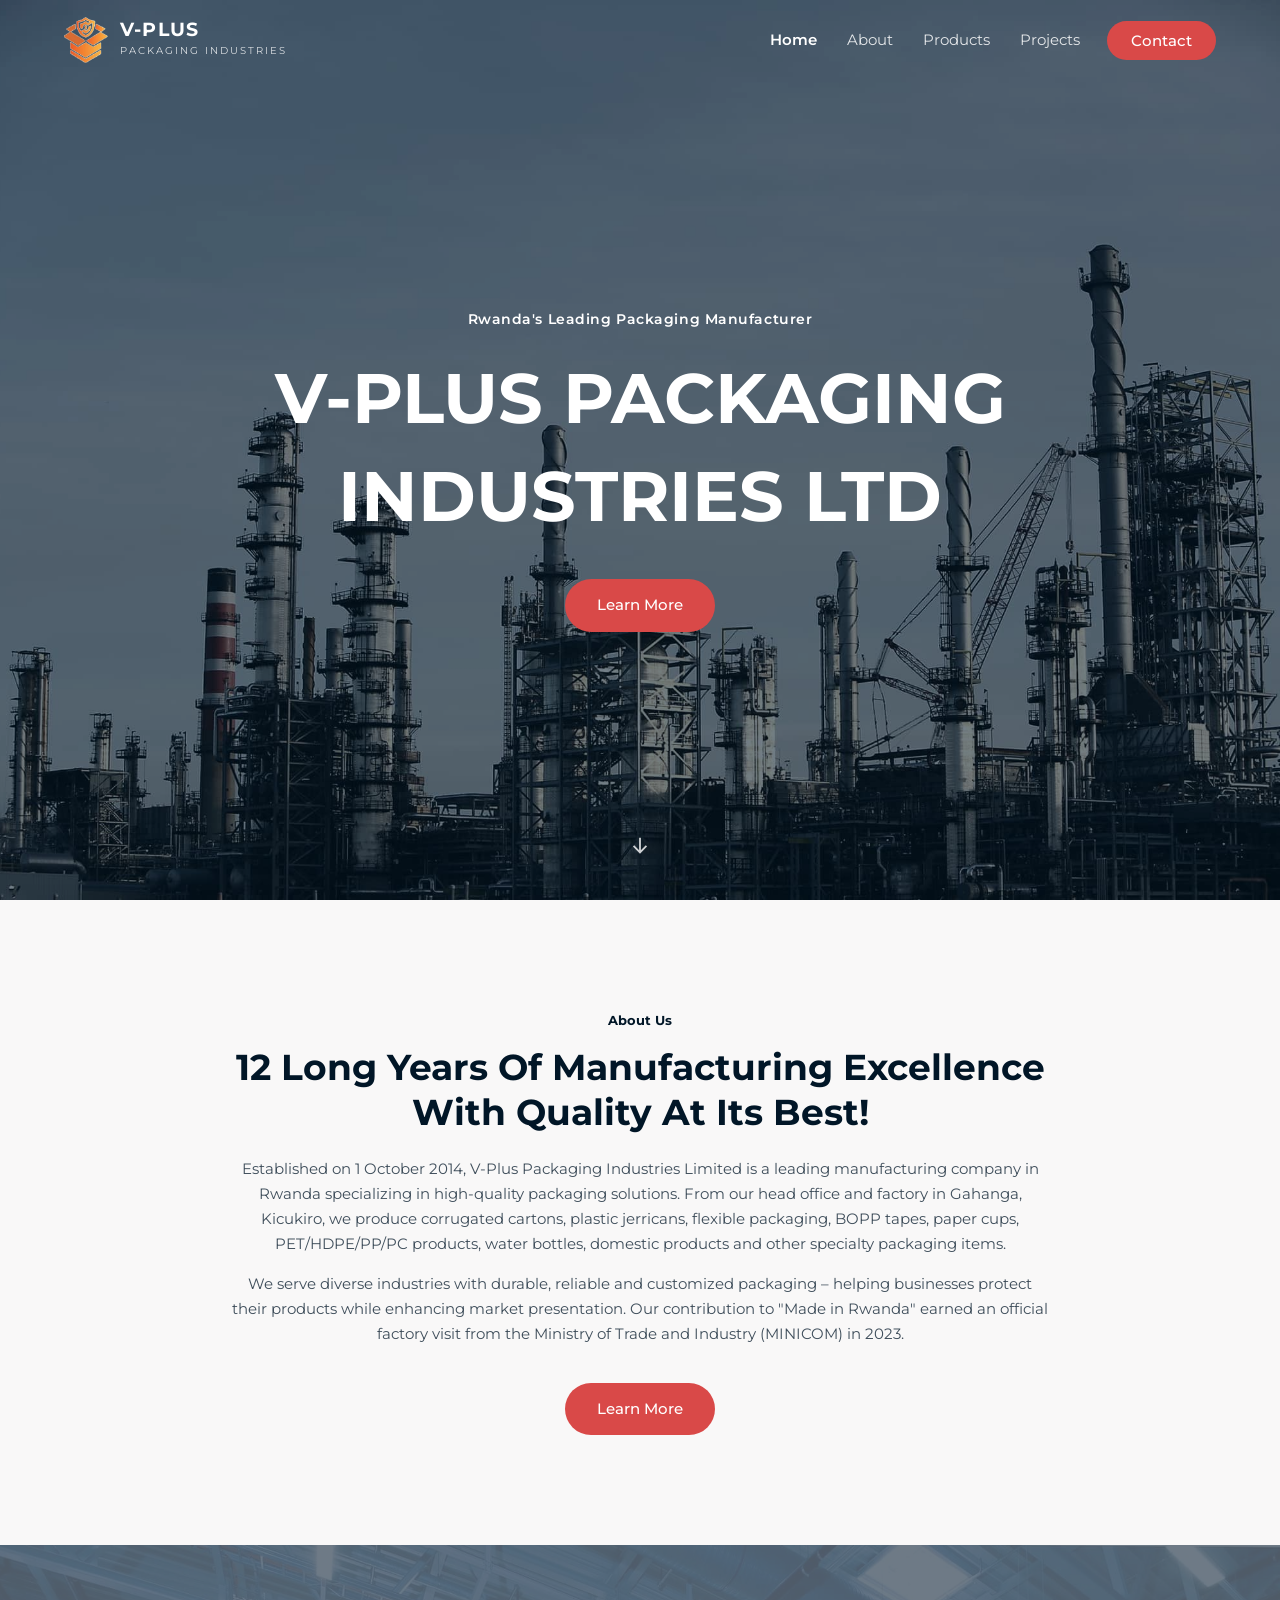
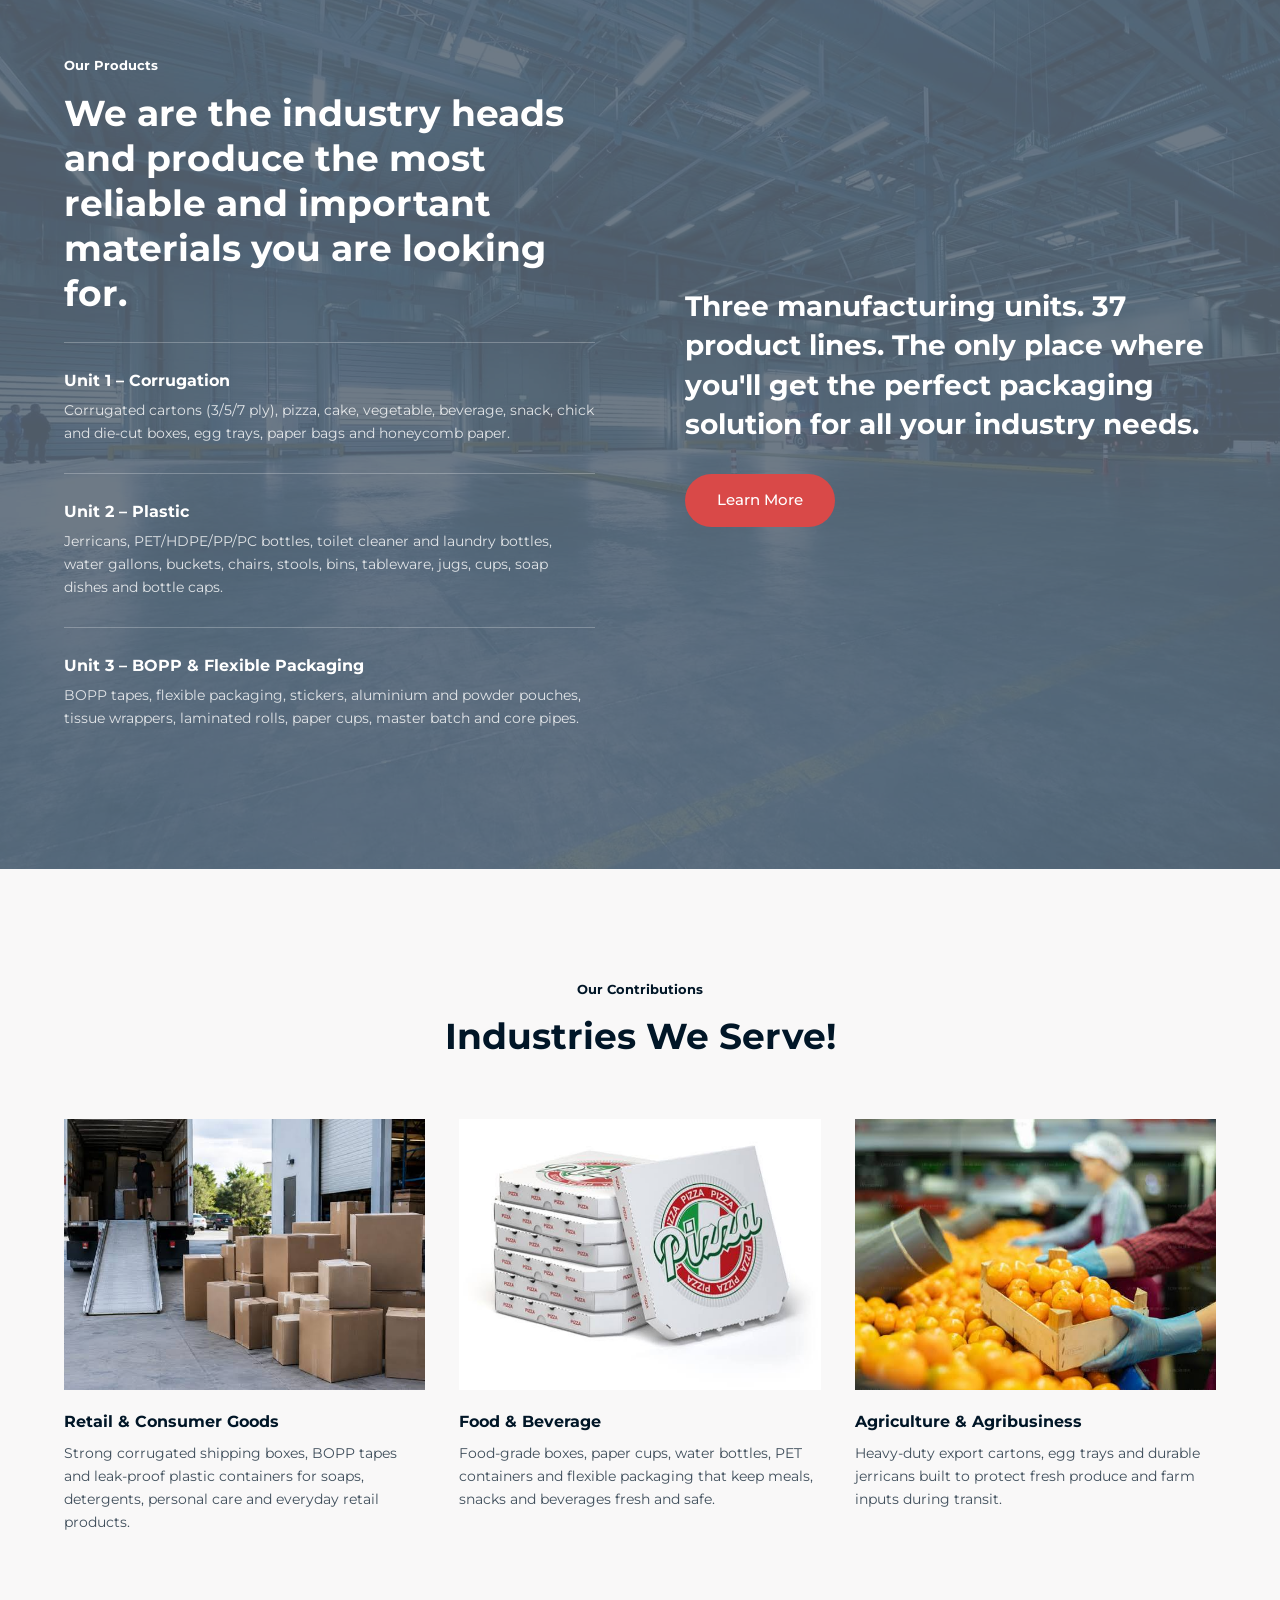
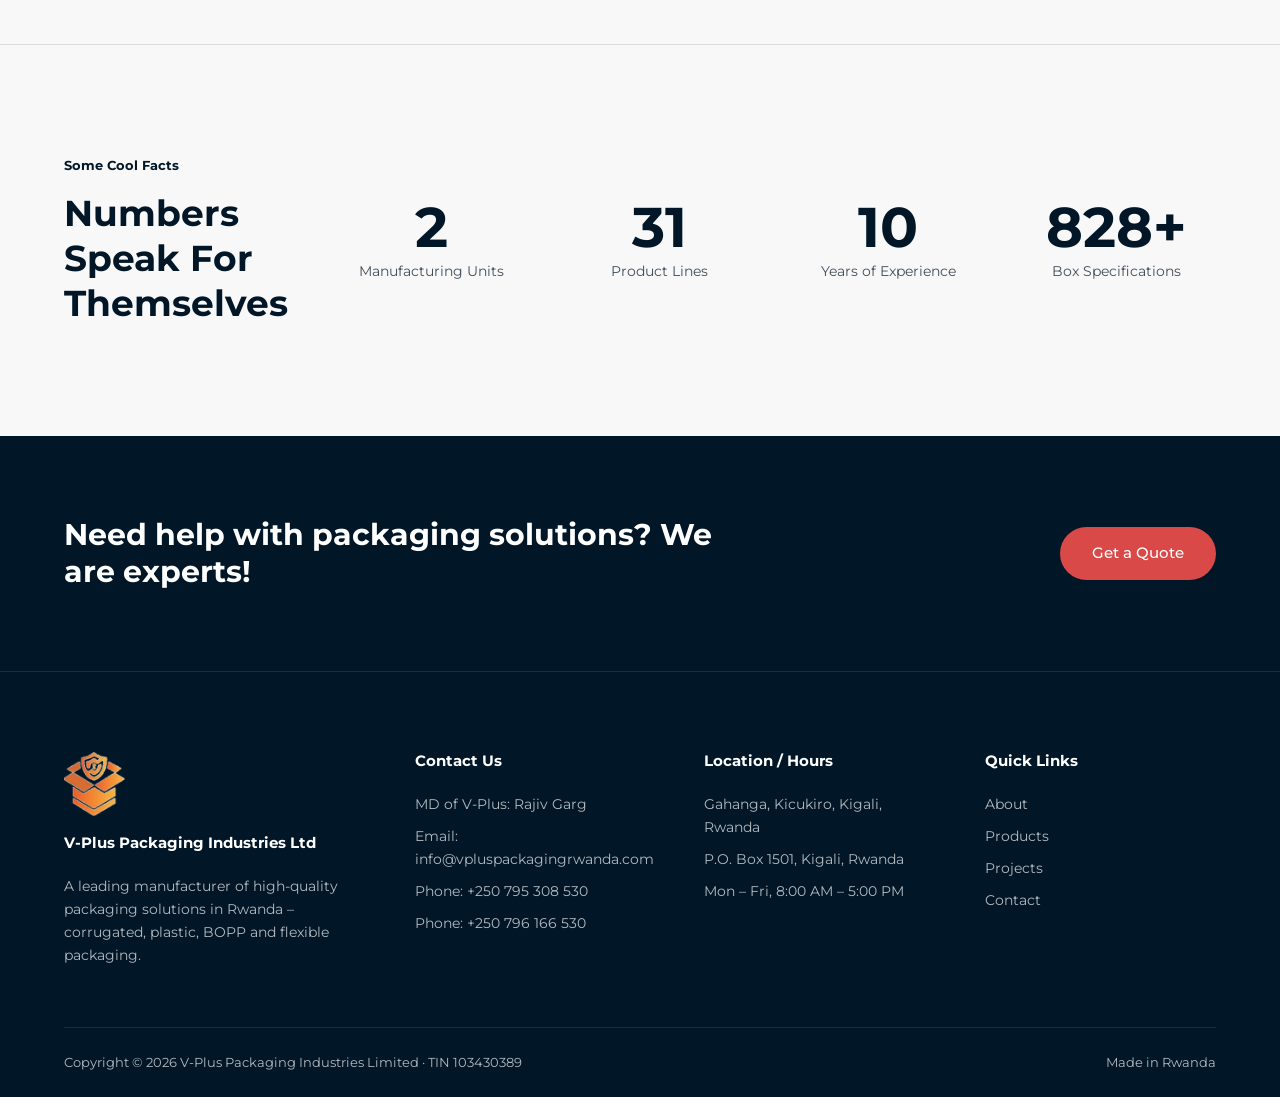
==== commit 5c86982e: "Add Toilet Cleaner & Laundry Bottles as its own product Co-Authored-By: Claude Opus 5.5 <noreply@ant" ====
--- a/index.html
+++ b/index.html
@@ -15,7 +15,7 @@
 <link rel="preconnect" href="https://fonts.googleapis.com">
 <link rel="preconnect" href="https://fonts.gstatic.com" crossorigin>
 <link href="https://fonts.googleapis.com/css2?family=Montserrat:wght@400;500;600;700&display=swap" rel="stylesheet">
-<link rel="stylesheet" href="css/style.css?v=1795872185">
+<link rel="stylesheet" href="css/style.css?v=1795872618">
 </head>
 <body data-page="">
 <header class="nav" id="nav"><div class="wrap">
@@ -45,10 +45,10 @@
   <div class="reveal">
     <span class="eyebrow">Our Products</span>
     <h2 class="h2">We are the industry heads and produce the most reliable and important materials you are looking for.</h2>
-    <div class="list-item"><h4>Unit 1 – Corrugation</h4><p>Corrugated cartons (3/5/7 ply), pizza, cake, vegetable, beverage, snack, chick and die-cut boxes, egg trays, paper bags and honeycomb paper.</p></div><div class="list-item"><h4>Unit 2 – Plastic</h4><p>Jerricans, PET/HDPE/PP/PC bottles, water gallons, buckets, chairs, stools, bins, tableware, jugs, cups, soap dishes and bottle caps.</p></div><div class="list-item"><h4>Unit 3 – BOPP &amp; Flexible Packaging</h4><p>BOPP tapes, flexible packaging, stickers, aluminium and powder pouches, tissue wrappers, laminated rolls, paper cups, master batch and core pipes.</p></div>
+    <div class="list-item"><h4>Unit 1 – Corrugation</h4><p>Corrugated cartons (3/5/7 ply), pizza, cake, vegetable, beverage, snack, chick and die-cut boxes, egg trays, paper bags and honeycomb paper.</p></div><div class="list-item"><h4>Unit 2 – Plastic</h4><p>Jerricans, PET/HDPE/PP/PC bottles, toilet cleaner and laundry bottles, water gallons, buckets, chairs, stools, bins, tableware, jugs, cups, soap dishes and bottle caps.</p></div><div class="list-item"><h4>Unit 3 – BOPP &amp; Flexible Packaging</h4><p>BOPP tapes, flexible packaging, stickers, aluminium and powder pouches, tissue wrappers, laminated rolls, paper cups, master batch and core pipes.</p></div>
   </div>
   <div class="reveal">
-    <p class="lead">Three manufacturing units. 36 product lines. The only place where you'll get the perfect packaging solution for all your industry needs.</p>
+    <p class="lead">Three manufacturing units. 37 product lines. The only place where you'll get the perfect packaging solution for all your industry needs.</p>
     <a href="products.html" class="btn">Learn More</a>
   </div>
 </div></section>
@@ -63,7 +63,7 @@
 </div></section>
 <hr class="divider">
 <section><div class="wrap stats reveal">
-  <div><span class="eyebrow">Some Cool Facts</span><h2 class="h2" style="margin:0">Numbers Speak For Themselves</h2></div><div class="stat"><b data-count="3">3</b><span>Manufacturing Units</span></div><div class="stat"><b data-count="36">36</b><span>Product Lines</span></div><div class="stat"><b data-count="12" data-years>12</b><span>Years of Experience</span></div><div class="stat"><b data-count="1000" data-suffix="+">1,000+</b><span>Box Specifications</span></div>
+  <div><span class="eyebrow">Some Cool Facts</span><h2 class="h2" style="margin:0">Numbers Speak For Themselves</h2></div><div class="stat"><b data-count="3">3</b><span>Manufacturing Units</span></div><div class="stat"><b data-count="37">37</b><span>Product Lines</span></div><div class="stat"><b data-count="12" data-years>12</b><span>Years of Experience</span></div><div class="stat"><b data-count="1000" data-suffix="+">1,000+</b><span>Box Specifications</span></div>
 </div></section>
 <section class="cta"><div class="wrap">
   <h2>Need help with packaging solutions? We are experts!</h2>
@@ -84,6 +84,6 @@
   </div>
   <div class="foot-bottom"><span>Copyright © <span data-year></span> V-Plus Packaging Industries Limited · TIN 103430389</span><span>Made in Rwanda</span></div>
 </div></footer>
-<script src="js/main.js?v=1795872185"></script>
+<script src="js/main.js?v=1795872618"></script>
 </body>
 </html>
